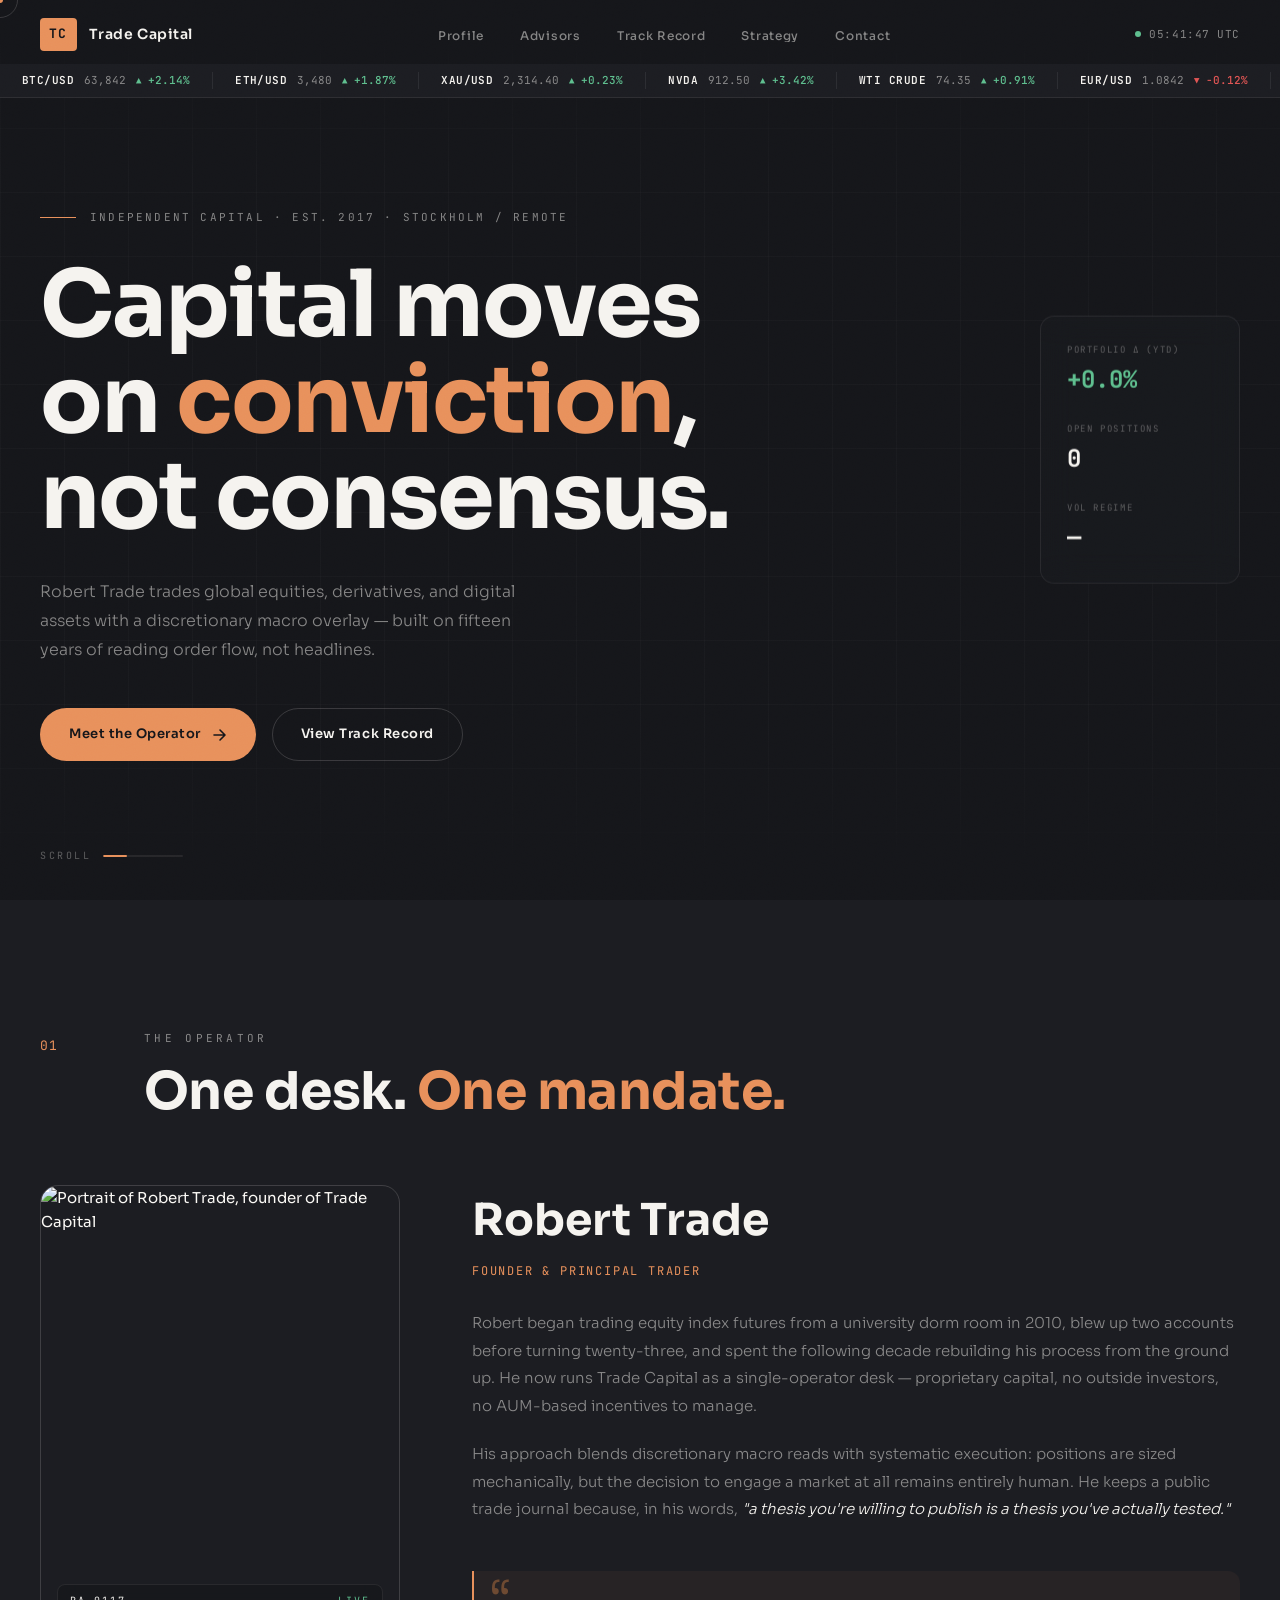
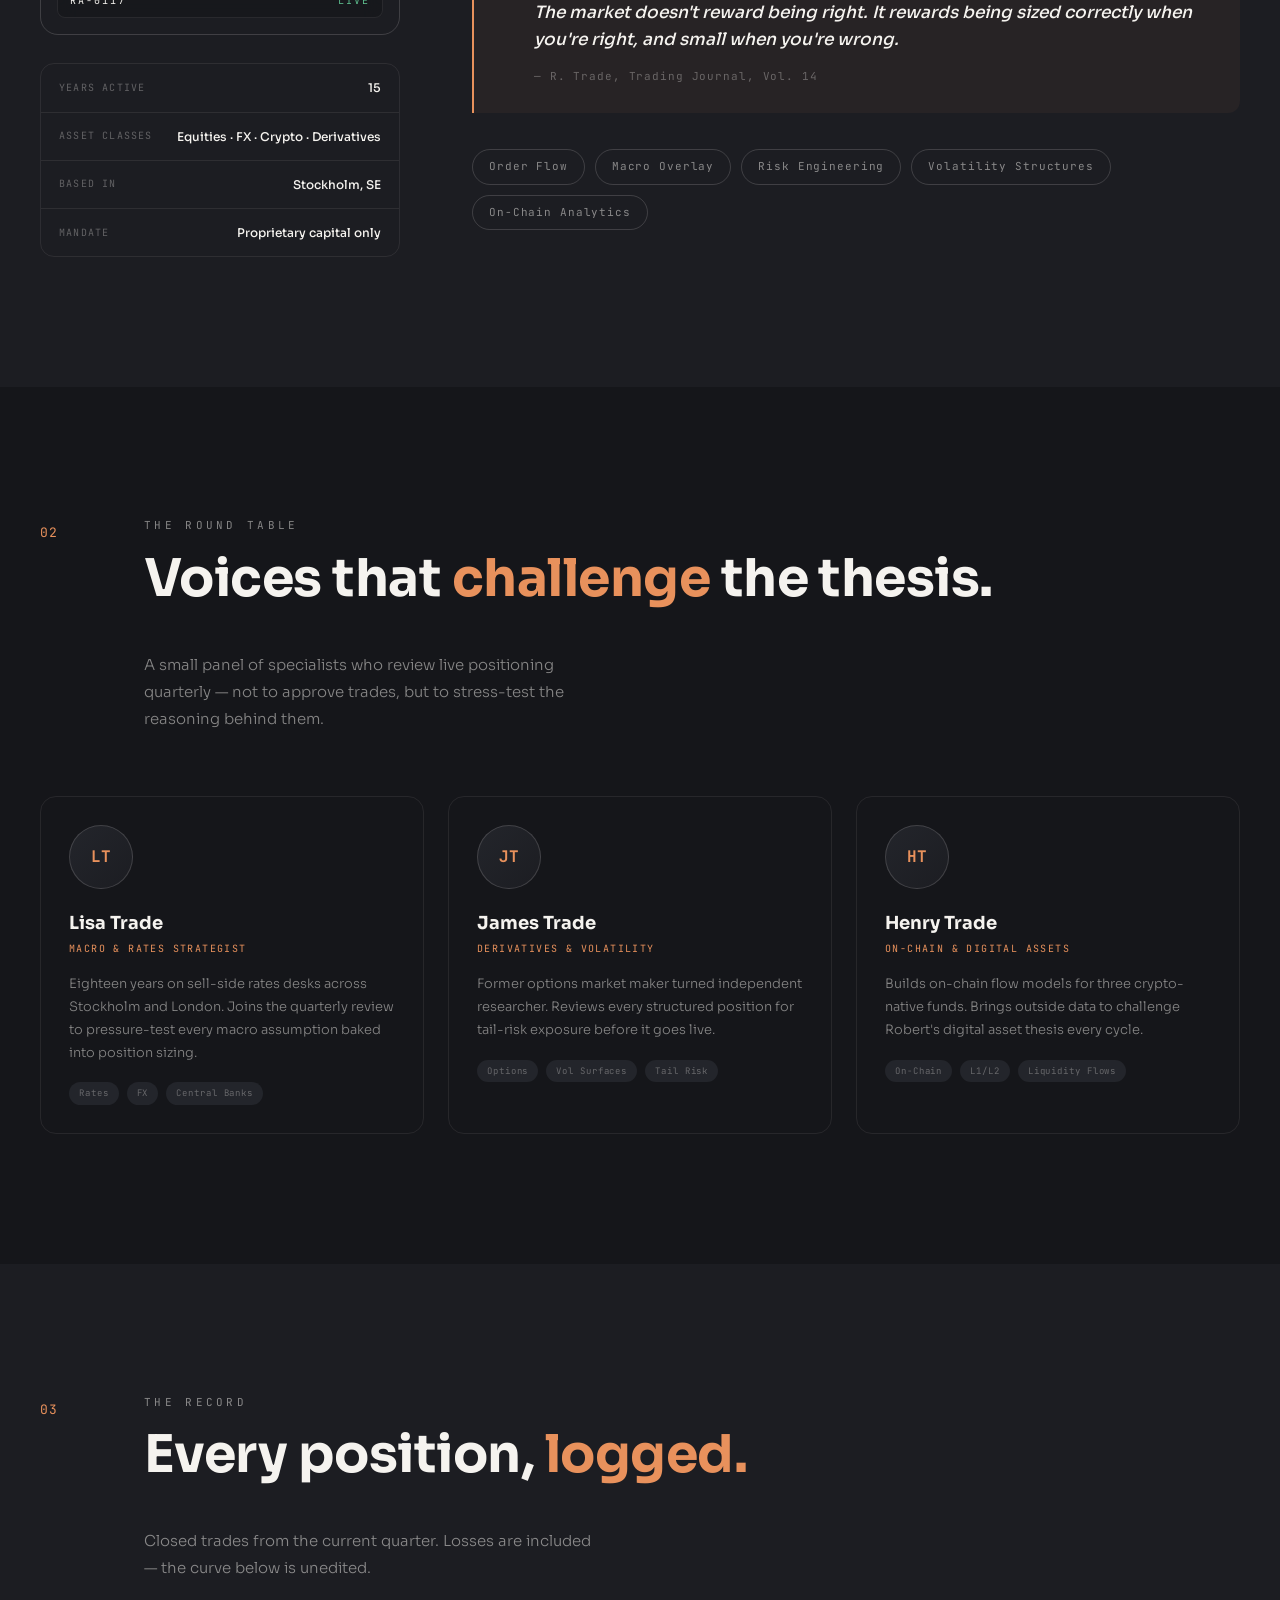
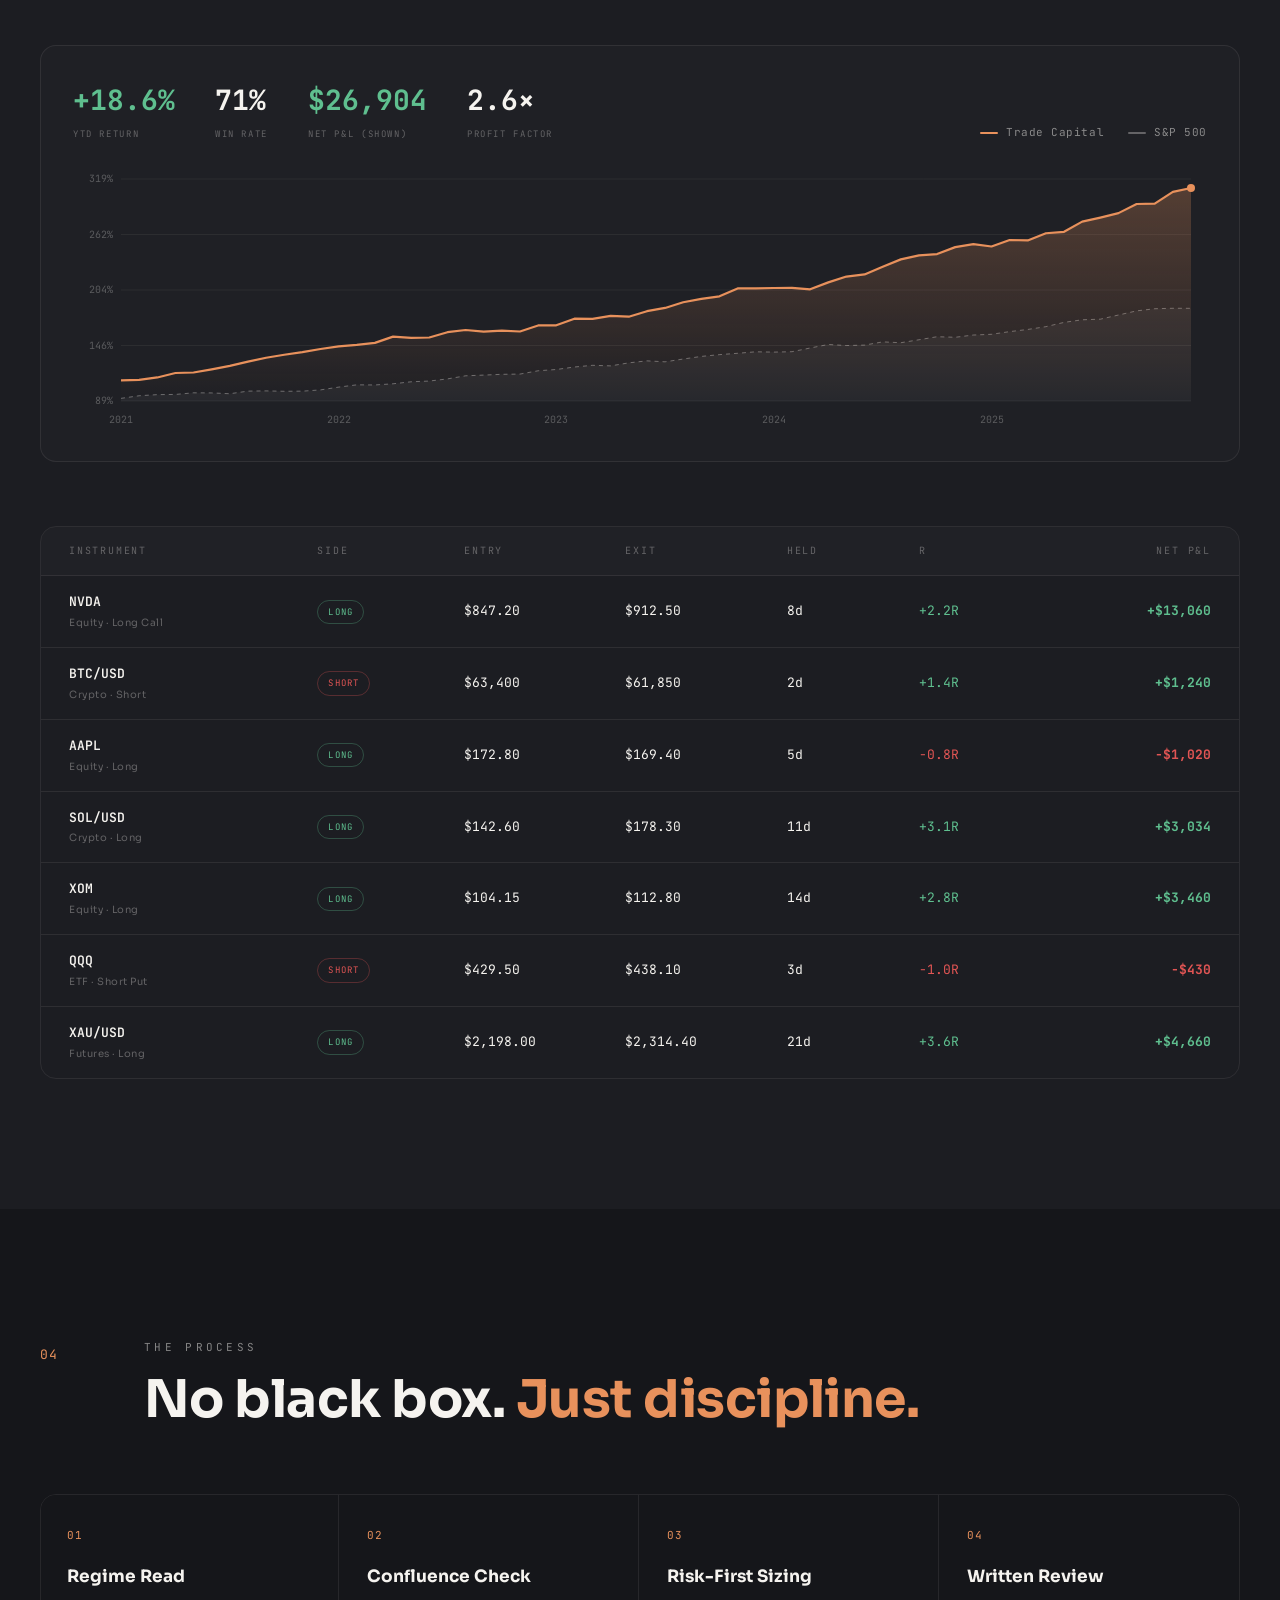
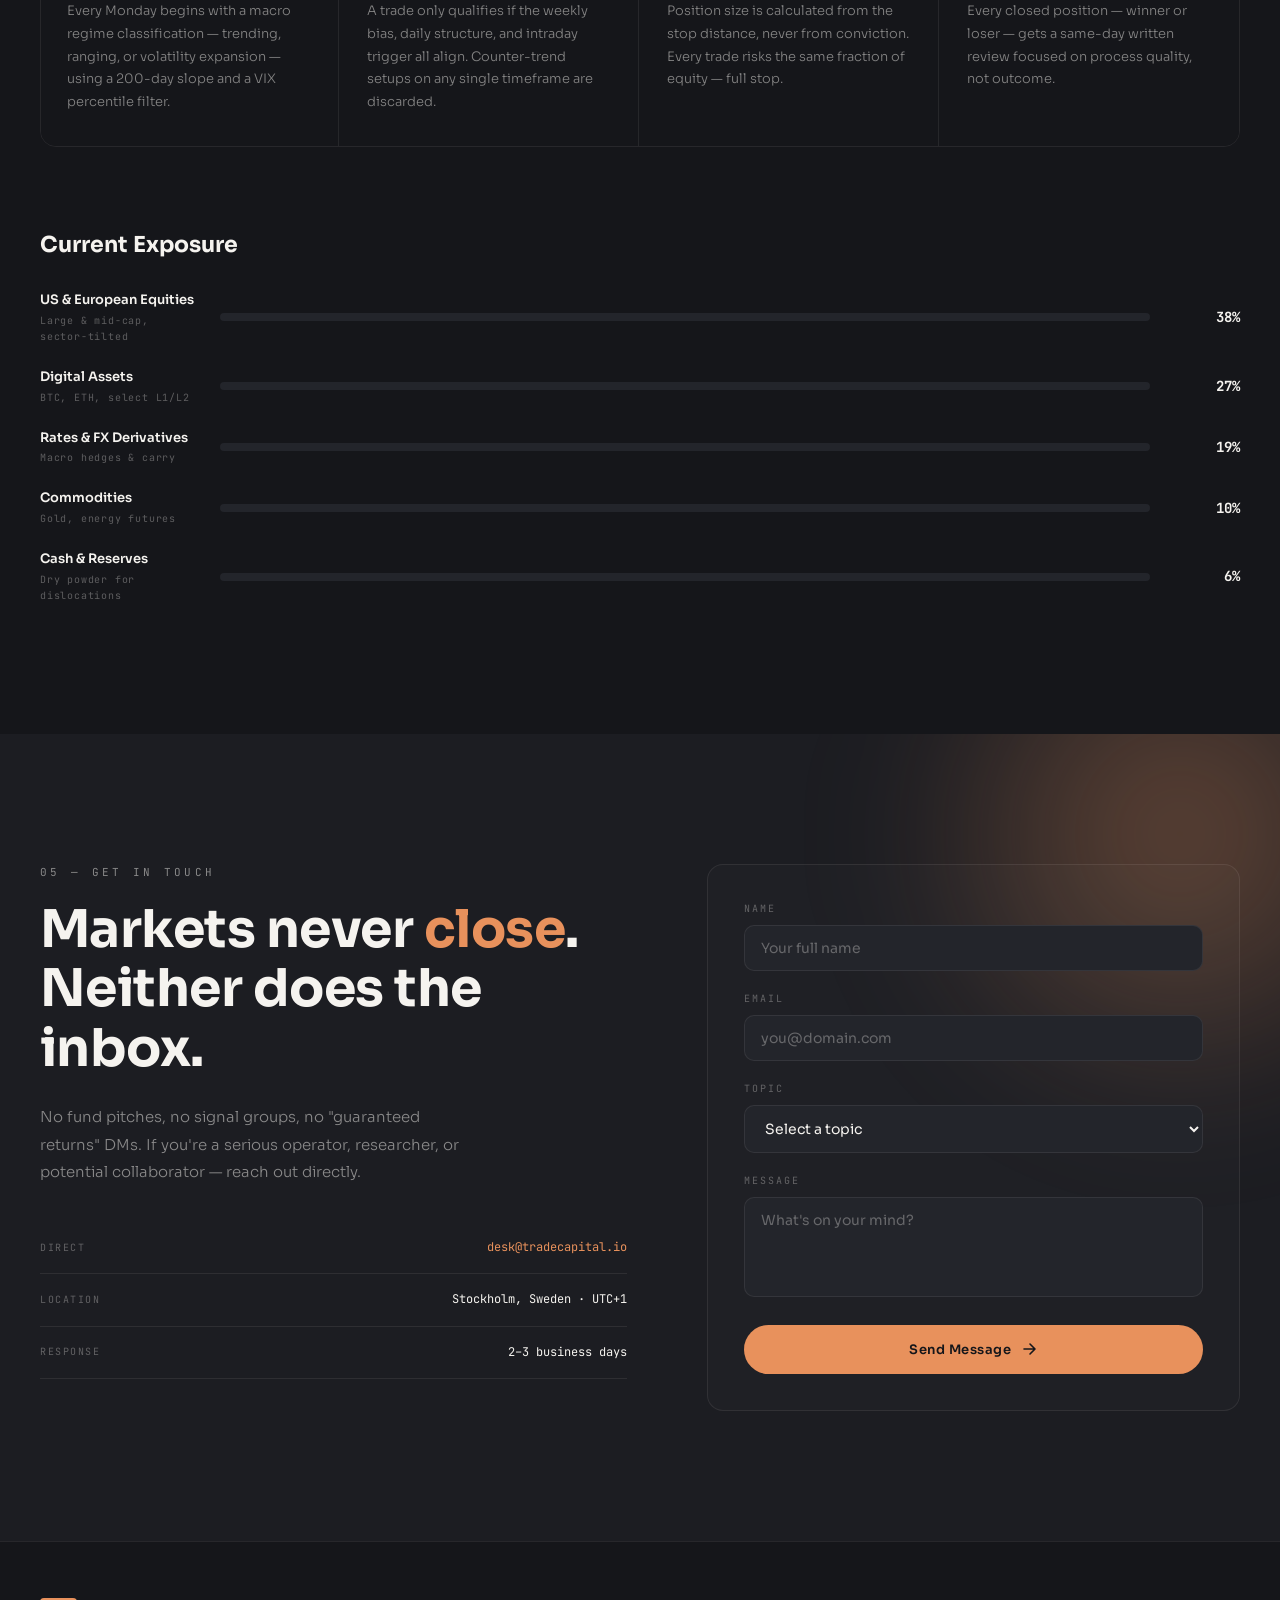
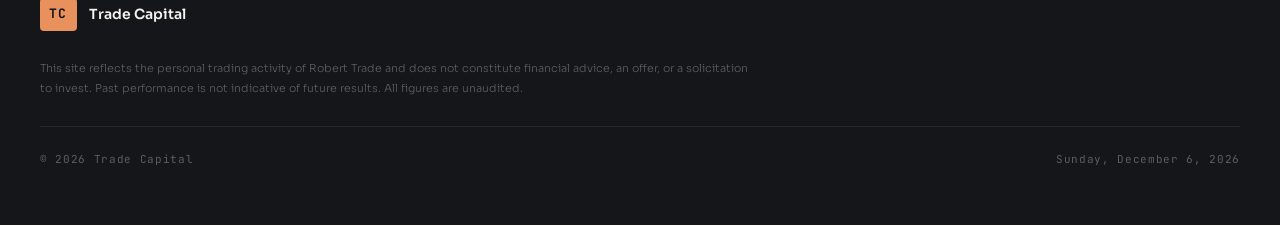
==== index.html @ e5388213 "Add files via upload" ====
<!DOCTYPE html>
<html lang="en">
<head>
  <meta charset="UTF-8" />
  <meta name="viewport" content="width=device-width, initial-scale=1.0" />
  <title>TRADE CAPITAL — Robert Trade, Independent Trader</title>
  <link rel="preconnect" href="https://fonts.googleapis.com" />
  <link rel="preconnect" href="https://fonts.gstatic.com" crossorigin />
  <link href="https://fonts.googleapis.com/css2?family=Sora:wght@300;400;500;600;700;800&family=JetBrains+Mono:wght@400;500;600;700&display=swap" rel="stylesheet" />
  <link rel="stylesheet" href="style.css" />
</head>
<body>

  <!-- NOISE OVERLAY -->
  <div class="noise-overlay"></div>

  <!-- PRELOADER -->
  <div class="preloader" id="preloader">
    <div class="pre-mark">AC</div>
    <div class="pre-bars">
      <span></span><span></span><span></span><span></span><span></span>
    </div>
    <div class="pre-text">CALIBRATING MARKET FEED</div>
  </div>

  <!-- CUSTOM CURSOR -->
  <div class="cursor-dot" id="cursorDot"></div>
  <div class="cursor-ring" id="cursorRing"></div>

  <!-- NAV -->
  <header class="nav" id="nav">
    <div class="nav-inner">
      <a href="#hero" class="nav-brand">
        <span class="nav-brand-mark">TC</span>
        <span class="nav-brand-text">Trade Capital</span>
      </a>

      <nav class="nav-links" id="navLinks">
        <a href="#profile" data-text="Profile"><span>Profile</span></a>
        <a href="#advisors" data-text="Advisors"><span>Advisors</span></a>
        <a href="#track" data-text="Track Record"><span>Track Record</span></a>
        <a href="#strategy" data-text="Strategy"><span>Strategy</span></a>
        <a href="#contact" data-text="Contact"><span>Contact</span></a>
      </nav>

      <div class="nav-right">
        <div class="nav-clock">
          <span class="dot-live"></span>
          <span id="navTime">--:--:-- UTC</span>
        </div>
        <button class="nav-toggle" id="navToggle" aria-label="Toggle menu">
          <span></span><span></span><span></span>
        </button>
      </div>
    </div>

    <!-- mobile drawer -->
    <div class="nav-drawer" id="navDrawer">
      <a href="#profile">01 — Profile</a>
      <a href="#advisors">02 — Advisors</a>
      <a href="#track">03 — Track Record</a>
      <a href="#strategy">04 — Strategy</a>
      <a href="#contact">05 — Contact</a>
    </div>
  </header>

  <!-- LIVE TICKER (top band) -->
  <div class="ticker-band" aria-hidden="true">
    <div class="ticker-row" id="tickerRow"></div>
  </div>

  <!-- HERO -->
  <section class="hero" id="hero">
    <div class="hero-canvas-wrap">
      <canvas id="heroCanvas"></canvas>
    </div>

    <div class="hero-grid-lines"></div>

    <div class="hero-content">
      <div class="hero-kicker">
        <span class="kicker-line"></span>
        <span>Independent Capital · Est. 2017 · Stockholm / Remote</span>
      </div>

      <h1 class="hero-title">
        <span class="line" data-line="1">Capital moves</span>
        <span class="line" data-line="2">on <em>conviction</em>,</span>
        <span class="line" data-line="3">not consensus.</span>
      </h1>

      <p class="hero-sub">
        Robert Trade trades global equities, derivatives, and digital assets
        with a discretionary macro overlay — built on fifteen years of reading
        order flow, not headlines.
      </p>

      <div class="hero-cta-row">
        <a href="#profile" class="btn btn-primary">
          <span>Meet the Operator</span>
          <svg width="16" height="16" viewBox="0 0 16 16" fill="none"><path d="M3 8h10M9 3l5 5-5 5" stroke="currentColor" stroke-width="1.6" stroke-linecap="round" stroke-linejoin="round"/></svg>
        </a>
        <a href="#track" class="btn btn-ghost">
          <span>View Track Record</span>
        </a>
      </div>
    </div>

    <div class="hero-readout">
      <div class="readout-item">
        <span class="ro-label">Portfolio Δ (YTD)</span>
        <span class="ro-value pos" id="roYtd">+0.0%</span>
      </div>
      <div class="readout-item">
        <span class="ro-label">Open Positions</span>
        <span class="ro-value" id="roOpen">0</span>
      </div>
      <div class="readout-item">
        <span class="ro-label">Vol Regime</span>
        <span class="ro-value" id="roVol">—</span>
      </div>
    </div>

    <div class="hero-scroll">
      <span>Scroll</span>
      <div class="scroll-track"><div class="scroll-bead"></div></div>
    </div>
  </section>

  <!-- OWNER PROFILE -->
  <section class="profile" id="profile">
    <div class="section-head">
      <span class="section-num">01</span>
      <div class="section-head-text">
        <span class="section-eyebrow">The Operator</span>
        <h2 class="section-title">One desk. <em>One mandate.</em></h2>
      </div>
    </div>

    <div class="profile-grid">
      <div class="profile-media">
        <div class="profile-photo-frame">
          <img src="https://placehold.co/640x800/1c1d22/e8915c?text=R.T." alt="Portrait of Robert Trade, founder of Trade Capital" class="profile-photo" />
          <div class="profile-photo-tag">
            <span>RA-0117</span>
            <span>LIVE</span>
          </div>
        </div>
        <div class="profile-credentials">
          <div class="cred-row">
            <span class="cred-key">Years Active</span>
            <span class="cred-val">15</span>
          </div>
          <div class="cred-row">
            <span class="cred-key">Asset Classes</span>
            <span class="cred-val">Equities · FX · Crypto · Derivatives</span>
          </div>
          <div class="cred-row">
            <span class="cred-key">Based In</span>
            <span class="cred-val">Stockholm, SE</span>
          </div>
          <div class="cred-row">
            <span class="cred-key">Mandate</span>
            <span class="cred-val">Proprietary capital only</span>
          </div>
        </div>
      </div>

      <div class="profile-text">
        <h3 class="profile-name">Robert Trade</h3>
        <p class="profile-role">Founder &amp; Principal Trader</p>

        <p class="profile-bio">
          Robert began trading equity index futures from a university dorm room
          in 2010, blew up two accounts before turning twenty-three, and spent
          the following decade rebuilding his process from the ground up. He
          now runs Trade Capital as a single-operator desk — proprietary
          capital, no outside investors, no AUM-based incentives to manage.
        </p>

        <p class="profile-bio">
          His approach blends discretionary macro reads with systematic
          execution: positions are sized mechanically, but the decision to
          engage a market at all remains entirely human. He keeps a public
          trade journal because, in his words, <em>"a thesis you're willing
          to publish is a thesis you've actually tested."</em>
        </p>

        <div class="profile-quote">
          <span class="quote-mark">“</span>
          <p>
            The market doesn't reward being right. It rewards being
            sized correctly when you're right, and small when you're wrong.
          </p>
          <span class="quote-attr">— R. Trade, Trading Journal, Vol. 14</span>
        </div>

        <div class="profile-tags">
          <span class="ptag">Order Flow</span>
          <span class="ptag">Macro Overlay</span>
          <span class="ptag">Risk Engineering</span>
          <span class="ptag">Volatility Structures</span>
          <span class="ptag">On-Chain Analytics</span>
        </div>
      </div>
    </div>
  </section>

  <!-- ADVISORS -->
  <section class="advisors" id="advisors">
    <div class="section-head">
      <span class="section-num">02</span>
      <div class="section-head-text">
        <span class="section-eyebrow">The Round Table</span>
        <h2 class="section-title">Voices that <em>challenge</em> the thesis.</h2>
      </div>
      <p class="section-desc">
        A small panel of specialists who review live positioning quarterly —
        not to approve trades, but to stress-test the reasoning behind them.
      </p>
    </div>

    <div class="advisors-grid" id="advisorsGrid"></div>
  </section>

  <!-- TRACK RECORD -->
  <section class="track" id="track">
    <div class="section-head">
      <span class="section-num">03</span>
      <div class="section-head-text">
        <span class="section-eyebrow">The Record</span>
        <h2 class="section-title">Every position, <em>logged.</em></h2>
      </div>
      <p class="section-desc">
        Closed trades from the current quarter. Losses are included —
        the curve below is unedited.
      </p>
    </div>

    <!-- Equity curve -->
    <div class="equity-panel">
      <div class="equity-head">
        <div class="equity-stats" id="equityStats"></div>
        <div class="equity-legend">
          <span class="leg pos"><i></i>Trade Capital</span>
          <span class="leg bench"><i></i>S&amp;P 500</span>
        </div>
      </div>
      <canvas id="equityCanvas" height="260"></canvas>
    </div>

    <!-- Trade log -->
    <div class="trade-log">
      <div class="log-head">
        <span>Instrument</span>
        <span>Side</span>
        <span>Entry</span>
        <span>Exit</span>
        <span>Held</span>
        <span>R</span>
        <span class="al-right">Net P&amp;L</span>
      </div>
      <div class="log-body" id="logBody"></div>
    </div>
  </section>

  <!-- STRATEGY -->
  <section class="strategy" id="strategy">
    <div class="section-head">
      <span class="section-num">04</span>
      <div class="section-head-text">
        <span class="section-eyebrow">The Process</span>
        <h2 class="section-title">No black box. <em>Just discipline.</em></h2>
      </div>
    </div>

    <div class="strategy-grid" id="strategyGrid"></div>

    <!-- Allocation -->
    <div class="allocation">
      <h3 class="alloc-title">Current Exposure</h3>
      <div class="alloc-bars" id="allocBars"></div>
    </div>
  </section>

  <!-- CONTACT -->
  <section class="contact" id="contact">
    <div class="contact-bg-orb" id="contactOrb"></div>
    <div class="contact-grid">
      <div class="contact-left">
        <span class="section-eyebrow">05 — Get In Touch</span>
        <h2 class="section-title">Markets never <em>close</em>.<br/>Neither does the inbox.</h2>
        <p class="contact-copy">
          No fund pitches, no signal groups, no "guaranteed returns" DMs.
          If you're a serious operator, researcher, or potential collaborator —
          reach out directly.
        </p>

        <div class="contact-rows">
          <div class="contact-row">
            <span>Direct</span>
            <a href="mailto:desk@tradecapital.io">desk@tradecapital.io</a>
          </div>
          <div class="contact-row">
            <span>Location</span>
            <span>Stockholm, Sweden · UTC+1</span>
          </div>
          <div class="contact-row">
            <span>Response</span>
            <span>2–3 business days</span>
          </div>
        </div>
      </div>

      <form class="contact-form" id="contactForm" onsubmit="return false;">
        <div class="field">
          <label for="cf-name">Name</label>
          <input id="cf-name" type="text" placeholder="Your full name" />
        </div>
        <div class="field">
          <label for="cf-email">Email</label>
          <input id="cf-email" type="email" placeholder="you@domain.com" />
        </div>
        <div class="field">
          <label for="cf-topic">Topic</label>
          <select id="cf-topic">
            <option value="" disabled selected>Select a topic</option>
            <option>Market discussion</option>
            <option>Collaboration / advisory</option>
            <option>Press / research</option>
            <option>Other</option>
          </select>
        </div>
        <div class="field">
          <label for="cf-msg">Message</label>
          <textarea id="cf-msg" rows="4" placeholder="What's on your mind?"></textarea>
        </div>
        <button type="submit" class="btn btn-primary submit-btn">
          <span>Send Message</span>
          <svg width="16" height="16" viewBox="0 0 16 16" fill="none"><path d="M3 8h10M9 3l5 5-5 5" stroke="currentColor" stroke-width="1.6" stroke-linecap="round" stroke-linejoin="round"/></svg>
        </button>
      </form>
    </div>
  </section>

  <!-- FOOTER -->
  <footer class="footer">
    <div class="footer-inner">
      <div class="footer-brand">
        <span class="nav-brand-mark">TC</span>
        <span>Trade Capital</span>
      </div>
      <p class="footer-disclaimer">
        This site reflects the personal trading activity of Robert Trade and does not
        constitute financial advice, an offer, or a solicitation to invest. Past performance
        is not indicative of future results. All figures are unaudited.
      </p>
      <div class="footer-meta">
        <span>© <span id="footerYear"></span> Trade Capital</span>
        <span id="footerDate"></span>
      </div>
    </div>
  </footer>

  <!-- LIBS -->
  <script src="https://cdnjs.cloudflare.com/ajax/libs/three.js/r128/three.min.js"></script>
  <script src="https://cdnjs.cloudflare.com/ajax/libs/gsap/3.12.5/gsap.min.js"></script>
  <script src="https://cdnjs.cloudflare.com/ajax/libs/gsap/3.12.5/ScrollTrigger.min.js"></script>
  <script src="main.js"></script>
</body>
</html>
---- style.css ----
/* ============================================================
   ALSTRÖM CAPITAL — Stylesheet
   Trading-floor aesthetic: charcoal, copper, glass HUD
   ============================================================ */

/* ── TOKENS ── */
:root {
  --charcoal:     #15161A;
  --charcoal-2:   #1C1D22;
  --charcoal-3:   #23252B;
  --paper:        #F5F3EF;
  --copper:       #E8915C;
  --copper-dim:   #B5713F;
  --copper-glow:  rgba(232, 145, 92, 0.35);
  --teal:         #2D5A5A;
  --teal-bright:  #4FA8A8;
  --green:        #5FBF8F;
  --red:          #E15554;
  --line:         rgba(245, 243, 239, 0.08);
  --line-strong:  rgba(245, 243, 239, 0.16);
  --text-dim:     rgba(245, 243, 239, 0.5);
  --text-dimmer:  rgba(245, 243, 239, 0.32);

  --ff-display: 'Sora', sans-serif;
  --ff-mono:    'JetBrains Mono', monospace;

  --ease: cubic-bezier(0.22, 1, 0.36, 1);
}

/* ── RESET ── */
*, *::before, *::after { box-sizing: border-box; margin: 0; padding: 0; }
html { scroll-behavior: smooth; }
body {
  background: var(--charcoal);
  color: var(--paper);
  font-family: var(--ff-display);
  font-size: 15px;
  line-height: 1.6;
  overflow-x: hidden;
  cursor: none;
}
a { color: inherit; text-decoration: none; }
em { font-style: normal; color: var(--copper); }
img { display: block; max-width: 100%; }
button { cursor: none; font-family: inherit; }
input, textarea, select { font-family: var(--ff-display); font-size: 14px; color: var(--paper); }

/* ── NOISE OVERLAY ── */
.noise-overlay {
  position: fixed; inset: 0;
  pointer-events: none;
  z-index: 9990;
  opacity: 0.035;
  mix-blend-mode: overlay;
  background-image: url("data:image/svg+xml,%3Csvg xmlns='http://www.w3.org/2000/svg' width='100' height='100' viewBox='0 0 100 100'%3E%3Cfilter id='n'%3E%3CfeTurbulence type='fractalNoise' baseFrequency='0.9' numOctaves='3' stitchTiles='stitch'/%3E%3C/filter%3E%3Crect width='100%25' height='100%25' filter='url(%23n)'/%3E%3C/svg%3E");
}

/* ── CURSOR ── */
.cursor-dot, .cursor-ring { position: fixed; pointer-events: none; z-index: 9999; transform: translate(-50%, -50%); }
.cursor-dot {
  width: 6px; height: 6px;
  background: var(--copper);
  border-radius: 50%;
  transition: transform .15s, background .2s;
}
.cursor-ring {
  width: 36px; height: 36px;
  border: 1px solid var(--line-strong);
  border-radius: 50%;
  transition: width .25s var(--ease), height .25s var(--ease), border-color .25s;
}
.cursor-ring.active { width: 64px; height: 64px; border-color: var(--copper); }
.cursor-dot.active { transform: translate(-50%, -50%) scale(0); }
@media (max-width: 860px) { .cursor-dot, .cursor-ring { display: none; } body { cursor: auto; } button, a { cursor: pointer; } }

/* ── PRELOADER ── */
.preloader {
  position: fixed; inset: 0;
  background: var(--charcoal);
  z-index: 9998;
  display: flex; flex-direction: column;
  align-items: center; justify-content: center;
  gap: 28px;
}
.pre-mark {
  font-family: var(--ff-mono);
  font-size: 13px;
  letter-spacing: .4em;
  color: var(--copper);
}
.pre-bars { display: flex; gap: 6px; height: 32px; align-items: flex-end; }
.pre-bars span {
  width: 4px;
  background: var(--copper);
  border-radius: 2px;
  animation: barPulse 1s ease-in-out infinite;
}
.pre-bars span:nth-child(1) { height: 12px; animation-delay: 0s; }
.pre-bars span:nth-child(2) { height: 24px; animation-delay: .1s; }
.pre-bars span:nth-child(3) { height: 32px; animation-delay: .2s; }
.pre-bars span:nth-child(4) { height: 18px; animation-delay: .3s; }
.pre-bars span:nth-child(5) { height: 28px; animation-delay: .4s; }
@keyframes barPulse { 0%, 100% { transform: scaleY(.4); opacity: .4; } 50% { transform: scaleY(1); opacity: 1; } }
.pre-text {
  font-family: var(--ff-mono);
  font-size: 10px;
  letter-spacing: .3em;
  color: var(--text-dimmer);
}

/* ── NAV ── */
.nav {
  position: fixed; top: 0; left: 0; right: 0;
  z-index: 900;
  padding: 18px 0;
  transition: padding .3s var(--ease), background .3s var(--ease), border-color .3s;
  border-bottom: 1px solid transparent;
}
.nav.scrolled {
  padding: 12px 0;
  background: rgba(21, 22, 26, 0.78);
  backdrop-filter: blur(14px) saturate(140%);
  border-bottom-color: var(--line);
}
.nav-inner {
  max-width: 1320px;
  margin: 0 auto;
  padding: 0 40px;
  display: flex;
  align-items: center;
  justify-content: space-between;
}
.nav-brand { display: flex; align-items: center; gap: 12px; }
.nav-brand-mark {
  font-family: var(--ff-mono);
  font-size: 13px;
  font-weight: 700;
  letter-spacing: .1em;
  color: var(--charcoal);
  background: var(--copper);
  padding: 6px 9px;
  border-radius: 4px;
}
.nav-brand-text {
  font-size: 14px;
  font-weight: 600;
  letter-spacing: .04em;
}

.nav-links { display: flex; gap: 36px; }
.nav-links a {
  position: relative;
  font-size: 12px;
  font-weight: 500;
  letter-spacing: .06em;
  color: var(--text-dim);
  overflow: hidden;
  height: 16px;
  display: block;
}
.nav-links a span {
  display: block;
  transition: transform .4s var(--ease);
}
.nav-links a::after {
  content: attr(data-text);
  position: absolute;
  top: 100%; left: 0;
  color: var(--copper);
  transition: transform .4s var(--ease);
}
.nav-links a:hover span { transform: translateY(-100%); }
.nav-links a:hover::after { transform: translateY(-100%); }

.nav-right { display: flex; align-items: center; gap: 24px; }
.nav-clock {
  display: flex; align-items: center; gap: 8px;
  font-family: var(--ff-mono);
  font-size: 11px;
  color: var(--text-dim);
  letter-spacing: .05em;
}
.dot-live {
  width: 6px; height: 6px; border-radius: 50%;
  background: var(--green);
  box-shadow: 0 0 0 0 rgba(95,191,143,.6);
  animation: livePulse 2s infinite;
}
@keyframes livePulse {
  0% { box-shadow: 0 0 0 0 rgba(95,191,143,.5); }
  70% { box-shadow: 0 0 0 6px rgba(95,191,143,0); }
  100% { box-shadow: 0 0 0 0 rgba(95,191,143,0); }
}

.nav-toggle {
  display: none;
  flex-direction: column;
  gap: 5px;
  background: none; border: none;
  width: 24px;
}
.nav-toggle span { display: block; height: 1.5px; background: var(--paper); border-radius: 1px; transition: transform .3s var(--ease), opacity .3s; }
.nav-toggle.open span:nth-child(1) { transform: translateY(6.5px) rotate(45deg); }
.nav-toggle.open span:nth-child(2) { opacity: 0; }
.nav-toggle.open span:nth-child(3) { transform: translateY(-6.5px) rotate(-45deg); }

.nav-drawer {
  position: fixed;
  top: 0; right: 0;
  height: 100vh; width: min(78vw, 360px);
  background: var(--charcoal-2);
  border-left: 1px solid var(--line);
  display: flex; flex-direction: column;
  justify-content: center;
  gap: 28px;
  padding: 0 48px;
  transform: translateX(100%);
  transition: transform .45s var(--ease);
  z-index: 850;
}
.nav-drawer.open { transform: translateX(0); }
.nav-drawer a {
  font-family: var(--ff-mono);
  font-size: 13px;
  letter-spacing: .15em;
  color: var(--text-dim);
  transition: color .2s, padding-left .2s;
  padding-left: 0;
}
.nav-drawer a:hover { color: var(--copper); padding-left: 8px; }

/* ── TICKER BAND ── */
.ticker-band {
  position: fixed;
  top: 64px; left: 0; right: 0;
  z-index: 850;
  height: 34px;
  background: var(--charcoal-2);
  border-bottom: 1px solid var(--line);
  overflow: hidden;
  display: flex;
  align-items: center;
  transition: top .3s var(--ease);
}
.nav.scrolled ~ .ticker-band { top: 56px; }
.ticker-row {
  display: flex;
  white-space: nowrap;
  animation: tickerScroll 55s linear infinite;
}
@keyframes tickerScroll { to { transform: translateX(-50%); } }
.tick {
  display: inline-flex;
  align-items: center;
  gap: 10px;
  padding: 0 22px;
  border-right: 1px solid var(--line);
  font-family: var(--ff-mono);
  font-size: 11px;
}
.tick-sym { color: var(--paper); font-weight: 600; letter-spacing: .04em; }
.tick-price { color: var(--text-dim); }
.tick-chg { font-weight: 500; }
.tick-chg.up { color: var(--green); }
.tick-chg.dn { color: var(--red); }
.tick-arrow { font-size: 9px; }

/* ── HERO ── */
.hero {
  min-height: 100vh;
  position: relative;
  display: flex;
  flex-direction: column;
  justify-content: center;
  padding: 130px 40px 60px;
  overflow: hidden;
}
.hero-canvas-wrap {
  position: absolute;
  top: 0; right: 0;
  width: 60%; height: 100%;
  z-index: 0;
  opacity: .9;
}
#heroCanvas { width: 100%; height: 100%; display: block; }

.hero-grid-lines {
  position: absolute; inset: 0;
  background-image:
    linear-gradient(rgba(245,243,239,.025) 1px, transparent 1px),
    linear-gradient(90deg, rgba(245,243,239,.025) 1px, transparent 1px);
  background-size: 64px 64px;
  z-index: 0;
  pointer-events: none;
  mask-image: linear-gradient(to bottom, transparent, black 20%, black 80%, transparent);
}

.hero-content {
  position: relative;
  z-index: 2;
  max-width: 760px;
}
.hero-kicker {
  display: flex; align-items: center; gap: 14px;
  font-family: var(--ff-mono);
  font-size: 11px;
  letter-spacing: .2em;
  color: var(--text-dim);
  margin-bottom: 32px;
  text-transform: uppercase;
}
.kicker-line { width: 36px; height: 1px; background: var(--copper); }

.hero-title {
  font-family: var(--ff-display);
  font-weight: 700;
  font-size: clamp(48px, 7.2vw, 96px);
  line-height: 1.04;
  letter-spacing: -.02em;
  margin-bottom: 32px;
}
.hero-title .line { display: block; overflow: hidden; }
.hero-title .line > * { display: inline-block; }

.hero-sub {
  font-size: 16px;
  font-weight: 300;
  color: var(--text-dim);
  max-width: 480px;
  line-height: 1.8;
  margin-bottom: 44px;
}

.hero-cta-row { display: flex; gap: 16px; flex-wrap: wrap; }
.btn {
  display: inline-flex; align-items: center; gap: 10px;
  padding: 15px 28px;
  font-size: 13px; font-weight: 600;
  letter-spacing: .04em;
  border-radius: 999px;
  transition: background .25s var(--ease), color .25s var(--ease), border-color .25s, transform .25s var(--ease);
  border: 1px solid transparent;
}
.btn-primary {
  background: var(--copper);
  color: var(--charcoal);
}
.btn-primary:hover { background: var(--paper); transform: translateY(-2px); }
.btn-ghost {
  border-color: var(--line-strong);
  color: var(--paper);
}
.btn-ghost:hover { border-color: var(--copper); color: var(--copper); transform: translateY(-2px); }

/* Hero readout (HUD style) */
.hero-readout {
  position: absolute;
  right: 40px;
  top: 50%;
  transform: translateY(-50%);
  z-index: 2;
  display: flex;
  flex-direction: column;
  gap: 22px;
  padding: 26px;
  border: 1px solid var(--line);
  border-radius: 14px;
  background: rgba(28, 29, 34, 0.45);
  backdrop-filter: blur(16px);
  min-width: 200px;
}
.readout-item { display: flex; flex-direction: column; gap: 4px; }
.ro-label { font-family: var(--ff-mono); font-size: 9px; letter-spacing: .18em; color: var(--text-dimmer); text-transform: uppercase; }
.ro-value { font-family: var(--ff-mono); font-size: 24px; font-weight: 700; }
.ro-value.pos { color: var(--green); }

.hero-scroll {
  position: absolute;
  bottom: 36px; left: 40px;
  z-index: 2;
  display: flex; align-items: center; gap: 12px;
  font-family: var(--ff-mono);
  font-size: 10px;
  letter-spacing: .25em;
  color: var(--text-dimmer);
  text-transform: uppercase;
}
.scroll-track { width: 80px; height: 2px; background: var(--line); border-radius: 1px; overflow: hidden; }
.scroll-bead { width: 24px; height: 100%; background: var(--copper); border-radius: 1px; animation: scrollBead 2.4s ease-in-out infinite; }
@keyframes scrollBead { 0% { transform: translateX(-30px); } 50% { transform: translateX(86px); } 100% { transform: translateX(-30px); } }

/* ── SECTION SHARED ── */
section { padding: 130px 40px; position: relative; }
.section-head {
  max-width: 1240px;
  margin: 0 auto 64px;
  display: grid;
  grid-template-columns: 80px 1fr;
  gap: 24px;
  align-items: start;
}
.section-num {
  font-family: var(--ff-mono);
  font-size: 13px;
  color: var(--copper);
  letter-spacing: .1em;
  padding-top: 6px;
}
.section-eyebrow {
  display: block;
  font-family: var(--ff-mono);
  font-size: 11px;
  letter-spacing: .3em;
  text-transform: uppercase;
  color: var(--text-dim);
  margin-bottom: 14px;
}
.section-title {
  font-size: clamp(32px, 4.2vw, 52px);
  font-weight: 700;
  line-height: 1.15;
  letter-spacing: -.01em;
}
.section-desc {
  grid-column: 2;
  font-size: 15px;
  color: var(--text-dim);
  max-width: 460px;
  font-weight: 300;
  line-height: 1.8;
  margin-top: 18px;
}

/* ── PROFILE ── */
.profile { background: var(--charcoal-2); }
.profile-grid {
  max-width: 1240px;
  margin: 0 auto;
  display: grid;
  grid-template-columns: 360px 1fr;
  gap: 72px;
}
.profile-media { display: flex; flex-direction: column; gap: 28px; }
.profile-photo-frame {
  position: relative;
  border-radius: 18px;
  overflow: hidden;
  border: 1px solid var(--line-strong);
  aspect-ratio: 4 / 5;
}
.profile-photo { width: 100%; height: 100%; object-fit: cover; filter: grayscale(15%) contrast(1.05); }
.profile-photo-tag {
  position: absolute;
  bottom: 16px; left: 16px; right: 16px;
  display: flex; justify-content: space-between;
  font-family: var(--ff-mono);
  font-size: 10px;
  letter-spacing: .2em;
  padding: 8px 12px;
  background: rgba(21,22,26,.6);
  backdrop-filter: blur(10px);
  border-radius: 8px;
  border: 1px solid var(--line);
}
.profile-photo-tag span:last-child { color: var(--green); }

.profile-credentials {
  border: 1px solid var(--line);
  border-radius: 14px;
  overflow: hidden;
}
.cred-row {
  display: flex; justify-content: space-between; align-items: center;
  padding: 14px 18px;
  border-bottom: 1px solid var(--line);
  font-size: 12px;
}
.cred-row:last-child { border-bottom: none; }
.cred-key { color: var(--text-dimmer); font-family: var(--ff-mono); font-size: 10px; letter-spacing: .12em; text-transform: uppercase; }
.cred-val { font-weight: 500; text-align: right; }

.profile-text { display: flex; flex-direction: column; }
.profile-name { font-size: clamp(32px, 4vw, 44px); font-weight: 700; margin-bottom: 6px; }
.profile-role { font-family: var(--ff-mono); font-size: 12px; letter-spacing: .15em; color: var(--copper); text-transform: uppercase; margin-bottom: 28px; }
.profile-bio { font-size: 15px; color: var(--text-dim); font-weight: 300; line-height: 1.85; margin-bottom: 20px; }
.profile-bio em { font-style: italic; color: var(--paper); }

.profile-quote {
  margin: 28px 0;
  padding: 28px 32px;
  border-left: 2px solid var(--copper);
  background: rgba(232,145,92,.05);
  border-radius: 0 12px 12px 0;
  position: relative;
}
.quote-mark { font-family: var(--ff-display); font-size: 48px; color: var(--copper-dim); position: absolute; top: 4px; left: 16px; line-height: 1; opacity: .5; }
.profile-quote p { font-size: 17px; font-weight: 500; line-height: 1.6; padding-left: 28px; font-style: italic; }
.quote-attr { display: block; margin-top: 14px; padding-left: 28px; font-family: var(--ff-mono); font-size: 11px; color: var(--text-dimmer); letter-spacing: .08em; }

.profile-tags { display: flex; flex-wrap: wrap; gap: 10px; margin-top: 8px; }
.ptag {
  font-family: var(--ff-mono);
  font-size: 11px;
  letter-spacing: .08em;
  padding: 8px 16px;
  border: 1px solid var(--line-strong);
  border-radius: 999px;
  color: var(--text-dim);
  transition: border-color .2s, color .2s;
}
.ptag:hover { border-color: var(--copper); color: var(--copper); }

/* ── ADVISORS ── */
.advisors { background: var(--charcoal); }
.advisors-grid {
  max-width: 1240px;
  margin: 0 auto;
  display: grid;
  grid-template-columns: repeat(3, 1fr);
  gap: 24px;
}
.advisor-card {
  border: 1px solid var(--line);
  border-radius: 16px;
  padding: 28px;
  position: relative;
  overflow: hidden;
  transition: transform .35s var(--ease), border-color .35s;
  opacity: 0;
  transform: translateY(28px);
}
.advisor-card.visible { opacity: 1; transform: translateY(0); }
.advisor-card:hover { transform: translateY(-6px); border-color: var(--line-strong); }
.advisor-card::before {
  content: '';
  position: absolute; inset: 0;
  background: radial-gradient(circle at 100% 0%, var(--copper-glow), transparent 60%);
  opacity: 0;
  transition: opacity .35s;
}
.advisor-card:hover::before { opacity: .5; }

.advisor-avatar {
  width: 64px; height: 64px;
  border-radius: 50%;
  background: linear-gradient(135deg, var(--charcoal-3), var(--charcoal-2));
  border: 1px solid var(--line-strong);
  display: flex; align-items: center; justify-content: center;
  font-family: var(--ff-mono);
  font-size: 16px;
  font-weight: 700;
  color: var(--copper);
  margin-bottom: 20px;
  position: relative; z-index: 1;
}
.advisor-name { font-size: 18px; font-weight: 700; margin-bottom: 4px; position: relative; z-index: 1; }
.advisor-role { font-family: var(--ff-mono); font-size: 10px; letter-spacing: .14em; text-transform: uppercase; color: var(--copper); margin-bottom: 16px; position: relative; z-index: 1; }
.advisor-bio { font-size: 13px; color: var(--text-dim); line-height: 1.75; font-weight: 300; margin-bottom: 18px; position: relative; z-index: 1; }
.advisor-focus {
  display: flex; flex-wrap: wrap; gap: 8px;
  position: relative; z-index: 1;
}
.advisor-focus span {
  font-family: var(--ff-mono);
  font-size: 9px;
  letter-spacing: .1em;
  padding: 4px 10px;
  background: var(--charcoal-3);
  border-radius: 999px;
  color: var(--text-dimmer);
}

/* ── TRACK RECORD ── */
.track { background: var(--charcoal-2); }
.equity-panel {
  max-width: 1240px;
  margin: 0 auto 64px;
  border: 1px solid var(--line);
  border-radius: 16px;
  padding: 32px;
  background: rgba(245,243,239,.015);
}
.equity-head { display: flex; justify-content: space-between; align-items: flex-end; margin-bottom: 28px; flex-wrap: wrap; gap: 24px; }
.equity-stats { display: flex; gap: 40px; }
.eq-stat { display: flex; flex-direction: column; gap: 4px; }
.eq-stat .val { font-family: var(--ff-mono); font-size: 28px; font-weight: 700; }
.eq-stat .val.pos { color: var(--green); }
.eq-stat .val.neg { color: var(--red); }
.eq-stat .key { font-family: var(--ff-mono); font-size: 9px; letter-spacing: .18em; text-transform: uppercase; color: var(--text-dimmer); }
.equity-legend { display: flex; gap: 24px; }
.leg { display: flex; align-items: center; gap: 8px; font-family: var(--ff-mono); font-size: 11px; color: var(--text-dim); letter-spacing: .05em; }
.leg i { display: block; width: 18px; height: 2px; border-radius: 1px; background: var(--copper); }
.leg.bench i { background: var(--text-dimmer); }
#equityCanvas { width: 100%; display: block; }

.trade-log { max-width: 1240px; margin: 0 auto; border: 1px solid var(--line); border-radius: 16px; overflow: hidden; }
.log-head, .log-row {
  display: grid;
  grid-template-columns: 1.6fr .9fr 1fr 1fr .8fr .8fr 1.1fr;
  gap: 16px;
  padding: 16px 28px;
  align-items: center;
}
.log-head {
  font-family: var(--ff-mono);
  font-size: 10px;
  letter-spacing: .18em;
  text-transform: uppercase;
  color: var(--text-dimmer);
  border-bottom: 1px solid var(--line);
  background: rgba(245,243,239,.02);
}
.al-right { text-align: right; }
.log-row {
  border-bottom: 1px solid var(--line);
  font-family: var(--ff-mono);
  font-size: 13px;
  transition: background .15s;
}
.log-row:last-child { border-bottom: none; }
.log-row:hover { background: rgba(245,243,239,.025); }
.lr-name { font-weight: 600; }
.lr-name small { display: block; font-family: var(--ff-display); font-size: 10px; color: var(--text-dimmer); font-weight: 400; margin-top: 2px; letter-spacing: .05em; }
.lr-side { display: inline-block; font-size: 9px; letter-spacing: .12em; padding: 4px 10px; border-radius: 999px; border: 1px solid; }
.lr-side.L { color: var(--green); border-color: rgba(95,191,143,.3); }
.lr-side.S { color: var(--red); border-color: rgba(225,85,84,.3); }
.lr-pnl { font-weight: 700; text-align: right; }
.lr-pnl.pos { color: var(--green); }
.lr-pnl.neg { color: var(--red); }
.lr-r.pos { color: var(--green); }
.lr-r.neg { color: var(--red); }

/* ── STRATEGY ── */
.strategy { background: var(--charcoal); }
.strategy-grid {
  max-width: 1240px;
  margin: 0 auto 80px;
  display: grid;
  grid-template-columns: repeat(4, 1fr);
  gap: 2px;
  border: 1px solid var(--line);
  border-radius: 16px;
  overflow: hidden;
}
.strat-card {
  padding: 32px 26px;
  background: var(--charcoal);
  border-right: 1px solid var(--line);
  position: relative;
  opacity: 0;
  transform: translateY(20px);
  transition: opacity .5s var(--ease), transform .5s var(--ease);
}
.strat-card.visible { opacity: 1; transform: none; }
.strat-card:last-child { border-right: none; }
.strat-num { font-family: var(--ff-mono); font-size: 11px; color: var(--copper); letter-spacing: .1em; margin-bottom: 18px; display: block; }
.strat-title { font-size: 17px; font-weight: 700; margin-bottom: 10px; }
.strat-body { font-size: 13px; color: var(--text-dim); font-weight: 300; line-height: 1.75; }

.allocation { max-width: 1240px; margin: 0 auto; }
.alloc-title { font-size: 22px; font-weight: 700; margin-bottom: 28px; }
.alloc-bars { display: flex; flex-direction: column; gap: 22px; }
.alloc-row { display: grid; grid-template-columns: 160px 1fr 70px; gap: 20px; align-items: center; }
.alloc-name { font-size: 13px; font-weight: 600; }
.alloc-sub { display: block; font-family: var(--ff-mono); font-size: 10px; color: var(--text-dimmer); letter-spacing: .08em; margin-top: 2px; font-weight: 400; }
.alloc-track { height: 8px; background: var(--charcoal-3); border-radius: 999px; overflow: hidden; }
.alloc-fill { height: 100%; border-radius: 999px; background: var(--copper); width: 0; transition: width 1.4s var(--ease); }
.alloc-pct { font-family: var(--ff-mono); font-size: 14px; font-weight: 700; text-align: right; }

/* ── CONTACT ── */
.contact {
  background: var(--charcoal-2);
  overflow: hidden;
}
.contact-bg-orb {
  position: absolute;
  width: 600px; height: 600px;
  border-radius: 50%;
  background: radial-gradient(circle, var(--copper-glow), transparent 70%);
  top: -200px; right: -200px;
  filter: blur(60px);
  pointer-events: none;
}
.contact-grid {
  max-width: 1240px;
  margin: 0 auto;
  display: grid;
  grid-template-columns: 1.1fr 1fr;
  gap: 80px;
  position: relative;
  z-index: 1;
}
.contact-left .section-title { margin: 18px 0 24px; }
.contact-copy { font-size: 15px; color: var(--text-dim); font-weight: 300; line-height: 1.85; max-width: 440px; margin-bottom: 36px; }
.contact-rows { display: flex; flex-direction: column; }
.contact-row {
  display: flex; justify-content: space-between; align-items: center;
  padding: 16px 0;
  border-bottom: 1px solid var(--line);
  font-family: var(--ff-mono);
  font-size: 12px;
}
.contact-row span:first-child { color: var(--text-dimmer); letter-spacing: .15em; text-transform: uppercase; font-size: 10px; }
.contact-row a { color: var(--copper); }
.contact-row a:hover { text-decoration: underline; }

.contact-form {
  border: 1px solid var(--line);
  border-radius: 16px;
  padding: 36px;
  background: rgba(245,243,239,.015);
  display: flex; flex-direction: column; gap: 20px;
}
.field { display: flex; flex-direction: column; gap: 8px; }
.field label { font-family: var(--ff-mono); font-size: 10px; letter-spacing: .2em; text-transform: uppercase; color: var(--text-dimmer); }
.field input, .field textarea, .field select {
  background: var(--charcoal-3);
  border: 1px solid var(--line);
  border-radius: 10px;
  padding: 13px 16px;
  outline: none;
  transition: border-color .2s;
  resize: none;
}
.field select option { background: var(--charcoal-2); }
.field input:focus, .field textarea:focus, .field select:focus { border-color: var(--copper); }
.field input::placeholder, .field textarea::placeholder { color: var(--text-dimmer); }
.submit-btn { width: 100%; justify-content: center; margin-top: 8px; }

/* ── FOOTER ── */
.footer { background: var(--charcoal); border-top: 1px solid var(--line); padding: 56px 40px; }
.footer-inner { max-width: 1240px; margin: 0 auto; display: flex; flex-direction: column; gap: 28px; }
.footer-brand { display: flex; align-items: center; gap: 12px; font-weight: 600; font-size: 14px; }
.footer-disclaimer { font-size: 11px; color: var(--text-dimmer); line-height: 1.8; max-width: 720px; font-weight: 300; }
.footer-meta {
  display: flex; justify-content: space-between;
  font-family: var(--ff-mono); font-size: 11px; color: var(--text-dimmer);
  letter-spacing: .06em;
  border-top: 1px solid var(--line);
  padding-top: 24px;
}

/* ── REVEAL UTILITY ── */
.reveal { opacity: 0; transform: translateY(28px); transition: opacity .7s var(--ease), transform .7s var(--ease); }
.reveal.visible { opacity: 1; transform: none; }

/* ── RESPONSIVE ── */
@media (max-width: 1100px) {
  .hero-readout { display: none; }
  .hero-canvas-wrap { width: 100%; opacity: .35; }
  .profile-grid { grid-template-columns: 1fr; gap: 48px; }
  .profile-media { max-width: 380px; }
  .advisors-grid { grid-template-columns: 1fr 1fr; }
  .strategy-grid { grid-template-columns: 1fr 1fr; }
  .contact-grid { grid-template-columns: 1fr; gap: 48px; }
  .section-head { grid-template-columns: 1fr; gap: 12px; }
  .section-num { display: none; }
  .section-desc { grid-column: 1; }
}

@media (max-width: 768px) {
  .nav-links { display: none; }
  .nav-toggle { display: flex; }
  .nav-clock { display: none; }
  section { padding: 90px 22px; }
  .hero { padding: 130px 22px 80px; }
  .equity-head { flex-direction: column; align-items: flex-start; }
  .equity-stats { flex-wrap: wrap; gap: 24px; }
  .log-head { display: none; }
  .log-row {
    grid-template-columns: 1fr 1fr;
    grid-auto-rows: auto;
    row-gap: 8px;
    padding: 18px 20px;
  }
  .al-right { text-align: left; }
  .advisors-grid { grid-template-columns: 1fr; }
  .strategy-grid { grid-template-columns: 1fr; }
  .strat-card { border-right: none; border-bottom: 1px solid var(--line); }
  .strat-card:last-child { border-bottom: none; }
  .alloc-row { grid-template-columns: 1fr; gap: 8px; }
  .alloc-pct { text-align: left; }
  .ticker-band { top: 60px; }
  .hero-readout { display: flex; position: static; transform: none; margin-top: 36px; flex-direction: row; gap: 28px; width: fit-content; }
}
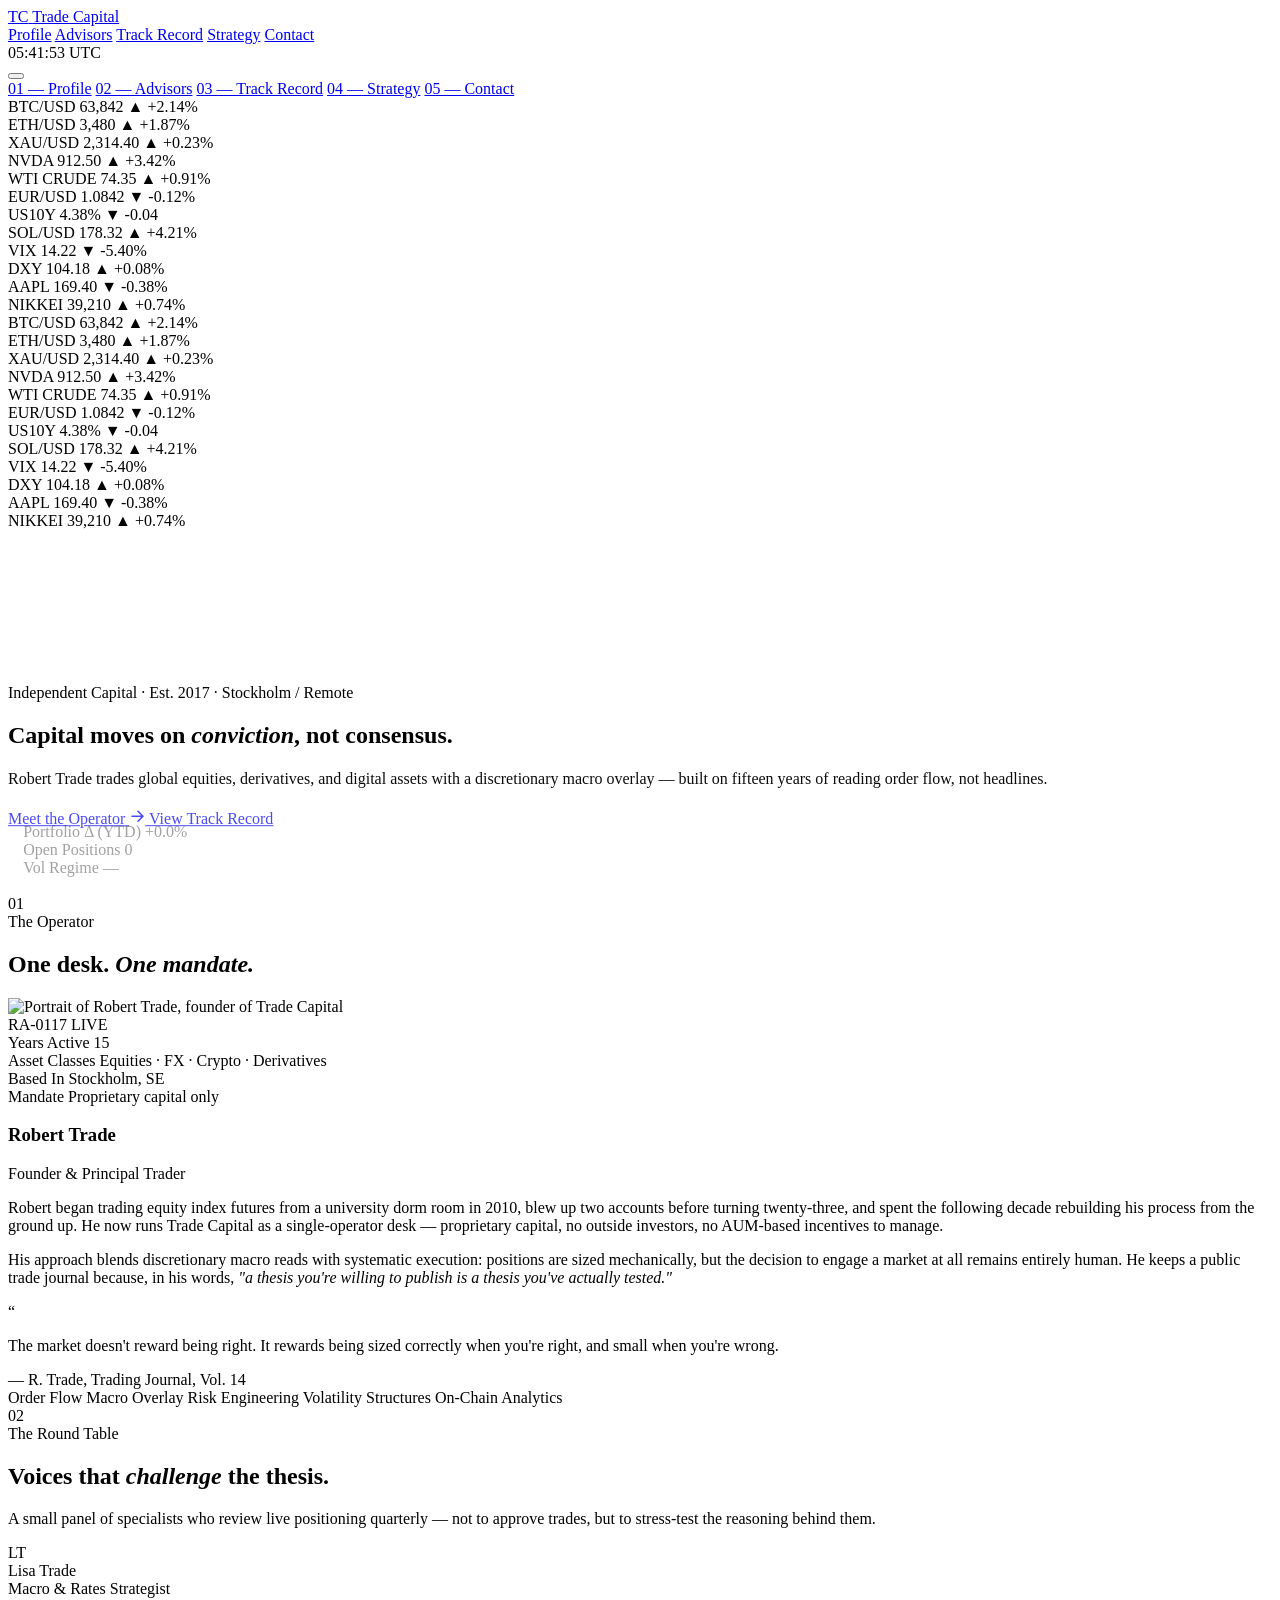
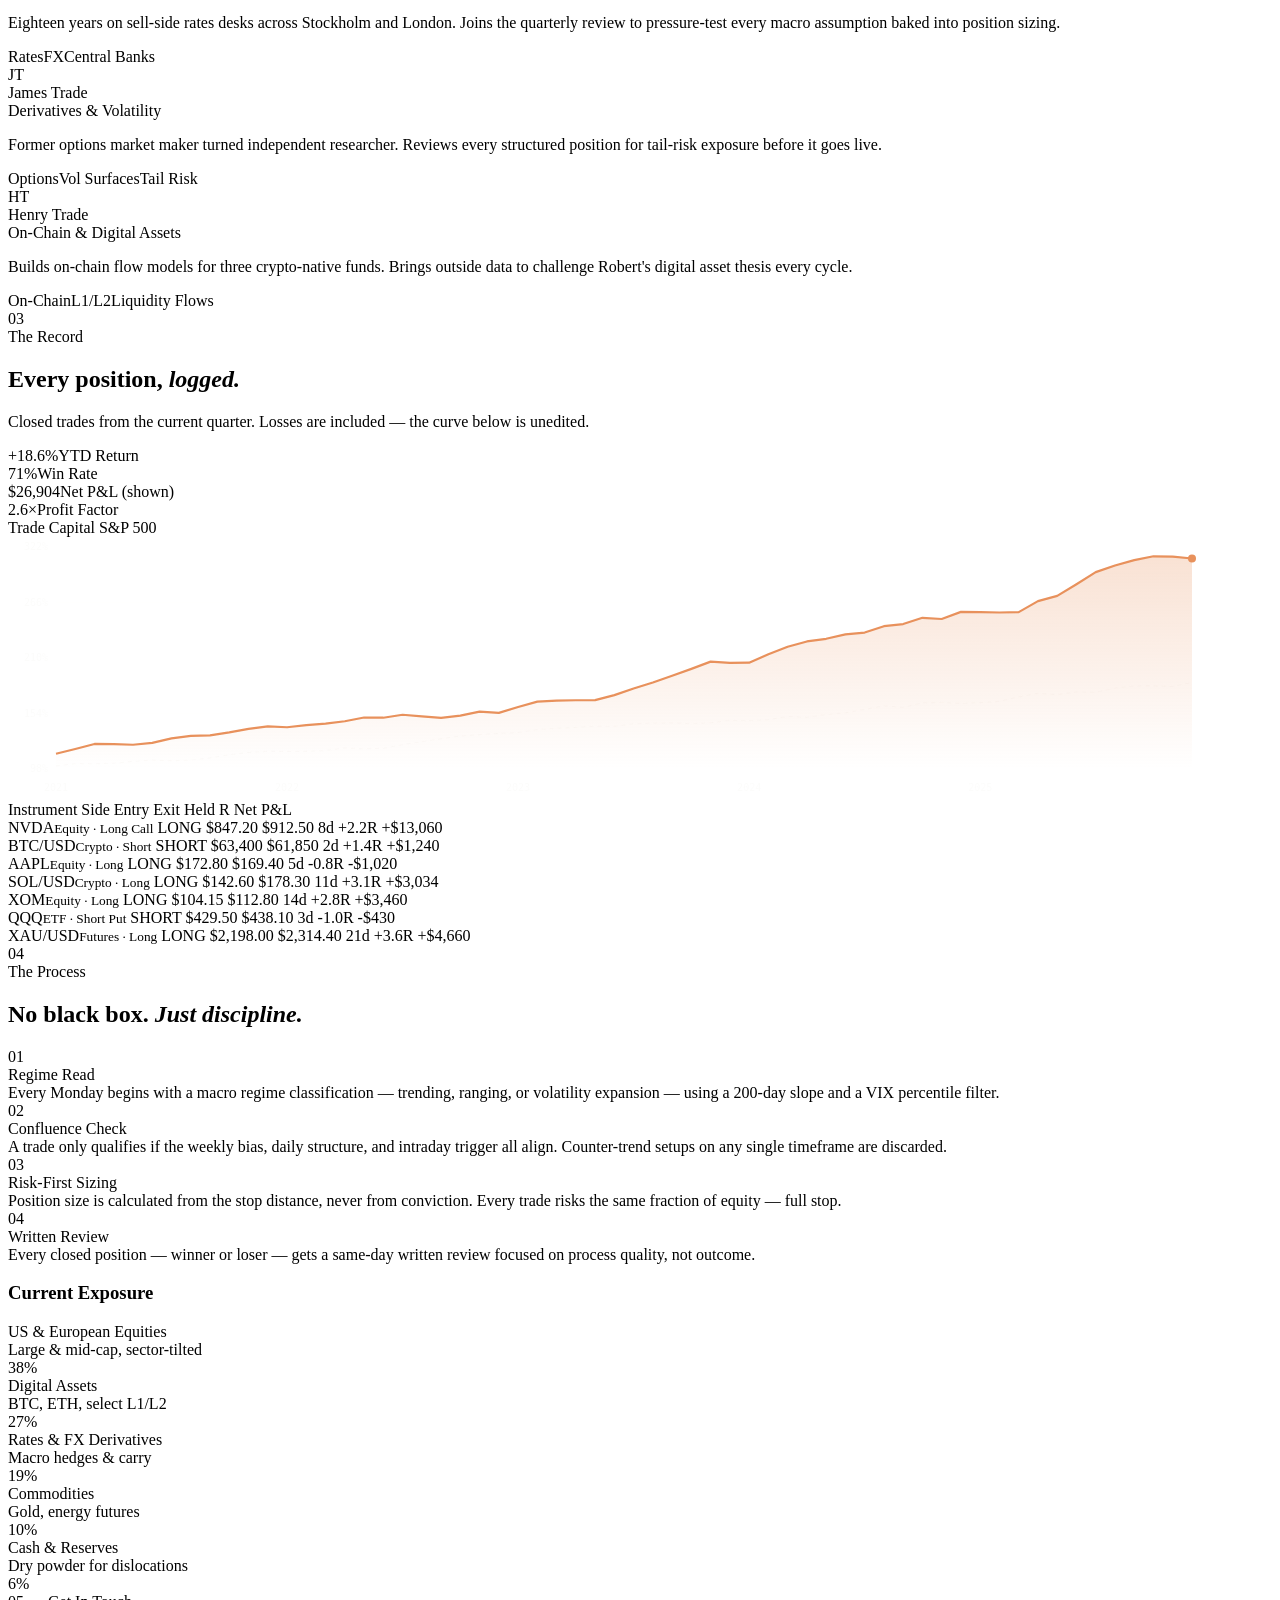
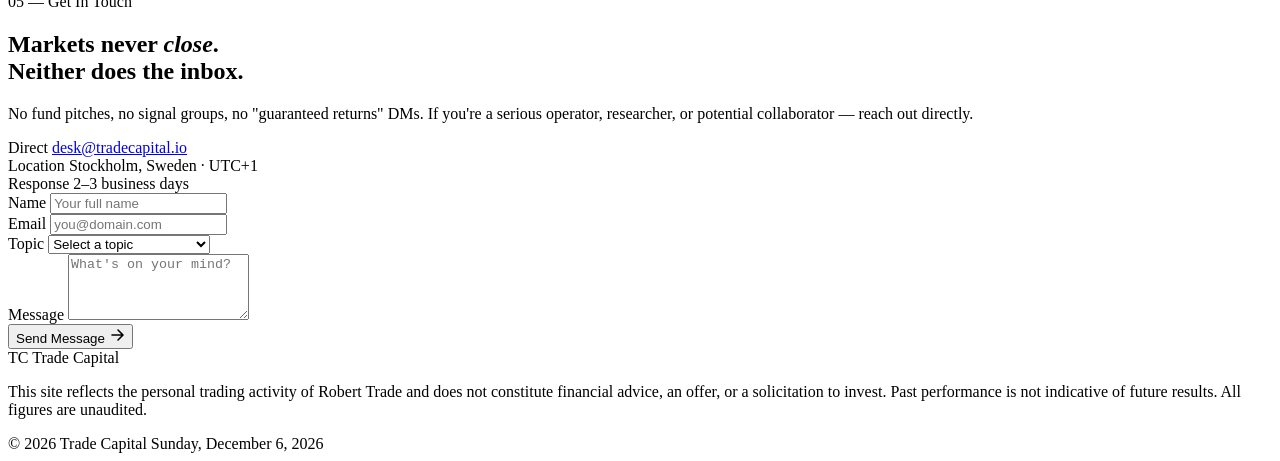
==== commit 5589e358: "Rename index.min.html to index.html" ====
--- a/index.html
+++ b/index.html
@@ -1,371 +1 @@
-<!DOCTYPE html>
-<html lang="en">
-<head>
-  <meta charset="UTF-8" />
-  <meta name="viewport" content="width=device-width, initial-scale=1.0" />
-  <title>TRADE CAPITAL — Robert Trade, Independent Trader</title>
-  <link rel="preconnect" href="https://fonts.googleapis.com" />
-  <link rel="preconnect" href="https://fonts.gstatic.com" crossorigin />
-  <link href="https://fonts.googleapis.com/css2?family=Sora:wght@300;400;500;600;700;800&family=JetBrains+Mono:wght@400;500;600;700&display=swap" rel="stylesheet" />
-  <link rel="stylesheet" href="style.css" />
-</head>
-<body>
-
-  <!-- NOISE OVERLAY -->
-  <div class="noise-overlay"></div>
-
-  <!-- PRELOADER -->
-  <div class="preloader" id="preloader">
-    <div class="pre-mark">AC</div>
-    <div class="pre-bars">
-      <span></span><span></span><span></span><span></span><span></span>
-    </div>
-    <div class="pre-text">CALIBRATING MARKET FEED</div>
-  </div>
-
-  <!-- CUSTOM CURSOR -->
-  <div class="cursor-dot" id="cursorDot"></div>
-  <div class="cursor-ring" id="cursorRing"></div>
-
-  <!-- NAV -->
-  <header class="nav" id="nav">
-    <div class="nav-inner">
-      <a href="#hero" class="nav-brand">
-        <span class="nav-brand-mark">TC</span>
-        <span class="nav-brand-text">Trade Capital</span>
-      </a>
-
-      <nav class="nav-links" id="navLinks">
-        <a href="#profile" data-text="Profile"><span>Profile</span></a>
-        <a href="#advisors" data-text="Advisors"><span>Advisors</span></a>
-        <a href="#track" data-text="Track Record"><span>Track Record</span></a>
-        <a href="#strategy" data-text="Strategy"><span>Strategy</span></a>
-        <a href="#contact" data-text="Contact"><span>Contact</span></a>
-      </nav>
-
-      <div class="nav-right">
-        <div class="nav-clock">
-          <span class="dot-live"></span>
-          <span id="navTime">--:--:-- UTC</span>
-        </div>
-        <button class="nav-toggle" id="navToggle" aria-label="Toggle menu">
-          <span></span><span></span><span></span>
-        </button>
-      </div>
-    </div>
-
-    <!-- mobile drawer -->
-    <div class="nav-drawer" id="navDrawer">
-      <a href="#profile">01 — Profile</a>
-      <a href="#advisors">02 — Advisors</a>
-      <a href="#track">03 — Track Record</a>
-      <a href="#strategy">04 — Strategy</a>
-      <a href="#contact">05 — Contact</a>
-    </div>
-  </header>
-
-  <!-- LIVE TICKER (top band) -->
-  <div class="ticker-band" aria-hidden="true">
-    <div class="ticker-row" id="tickerRow"></div>
-  </div>
-
-  <!-- HERO -->
-  <section class="hero" id="hero">
-    <div class="hero-canvas-wrap">
-      <canvas id="heroCanvas"></canvas>
-    </div>
-
-    <div class="hero-grid-lines"></div>
-
-    <div class="hero-content">
-      <div class="hero-kicker">
-        <span class="kicker-line"></span>
-        <span>Independent Capital · Est. 2017 · Stockholm / Remote</span>
-      </div>
-
-      <h1 class="hero-title">
-        <span class="line" data-line="1">Capital moves</span>
-        <span class="line" data-line="2">on <em>conviction</em>,</span>
-        <span class="line" data-line="3">not consensus.</span>
-      </h1>
-
-      <p class="hero-sub">
-        Robert Trade trades global equities, derivatives, and digital assets
-        with a discretionary macro overlay — built on fifteen years of reading
-        order flow, not headlines.
-      </p>
-
-      <div class="hero-cta-row">
-        <a href="#profile" class="btn btn-primary">
-          <span>Meet the Operator</span>
-          <svg width="16" height="16" viewBox="0 0 16 16" fill="none"><path d="M3 8h10M9 3l5 5-5 5" stroke="currentColor" stroke-width="1.6" stroke-linecap="round" stroke-linejoin="round"/></svg>
-        </a>
-        <a href="#track" class="btn btn-ghost">
-          <span>View Track Record</span>
-        </a>
-      </div>
-    </div>
-
-    <div class="hero-readout">
-      <div class="readout-item">
-        <span class="ro-label">Portfolio Δ (YTD)</span>
-        <span class="ro-value pos" id="roYtd">+0.0%</span>
-      </div>
-      <div class="readout-item">
-        <span class="ro-label">Open Positions</span>
-        <span class="ro-value" id="roOpen">0</span>
-      </div>
-      <div class="readout-item">
-        <span class="ro-label">Vol Regime</span>
-        <span class="ro-value" id="roVol">—</span>
-      </div>
-    </div>
-
-    <div class="hero-scroll">
-      <span>Scroll</span>
-      <div class="scroll-track"><div class="scroll-bead"></div></div>
-    </div>
-  </section>
-
-  <!-- OWNER PROFILE -->
-  <section class="profile" id="profile">
-    <div class="section-head">
-      <span class="section-num">01</span>
-      <div class="section-head-text">
-        <span class="section-eyebrow">The Operator</span>
-        <h2 class="section-title">One desk. <em>One mandate.</em></h2>
-      </div>
-    </div>
-
-    <div class="profile-grid">
-      <div class="profile-media">
-        <div class="profile-photo-frame">
-          <img src="https://placehold.co/640x800/1c1d22/e8915c?text=R.T." alt="Portrait of Robert Trade, founder of Trade Capital" class="profile-photo" />
-          <div class="profile-photo-tag">
-            <span>RA-0117</span>
-            <span>LIVE</span>
-          </div>
-        </div>
-        <div class="profile-credentials">
-          <div class="cred-row">
-            <span class="cred-key">Years Active</span>
-            <span class="cred-val">15</span>
-          </div>
-          <div class="cred-row">
-            <span class="cred-key">Asset Classes</span>
-            <span class="cred-val">Equities · FX · Crypto · Derivatives</span>
-          </div>
-          <div class="cred-row">
-            <span class="cred-key">Based In</span>
-            <span class="cred-val">Stockholm, SE</span>
-          </div>
-          <div class="cred-row">
-            <span class="cred-key">Mandate</span>
-            <span class="cred-val">Proprietary capital only</span>
-          </div>
-        </div>
-      </div>
-
-      <div class="profile-text">
-        <h3 class="profile-name">Robert Trade</h3>
-        <p class="profile-role">Founder &amp; Principal Trader</p>
-
-        <p class="profile-bio">
-          Robert began trading equity index futures from a university dorm room
-          in 2010, blew up two accounts before turning twenty-three, and spent
-          the following decade rebuilding his process from the ground up. He
-          now runs Trade Capital as a single-operator desk — proprietary
-          capital, no outside investors, no AUM-based incentives to manage.
-        </p>
-
-        <p class="profile-bio">
-          His approach blends discretionary macro reads with systematic
-          execution: positions are sized mechanically, but the decision to
-          engage a market at all remains entirely human. He keeps a public
-          trade journal because, in his words, <em>"a thesis you're willing
-          to publish is a thesis you've actually tested."</em>
-        </p>
-
-        <div class="profile-quote">
-          <span class="quote-mark">“</span>
-          <p>
-            The market doesn't reward being right. It rewards being
-            sized correctly when you're right, and small when you're wrong.
-          </p>
-          <span class="quote-attr">— R. Trade, Trading Journal, Vol. 14</span>
-        </div>
-
-        <div class="profile-tags">
-          <span class="ptag">Order Flow</span>
-          <span class="ptag">Macro Overlay</span>
-          <span class="ptag">Risk Engineering</span>
-          <span class="ptag">Volatility Structures</span>
-          <span class="ptag">On-Chain Analytics</span>
-        </div>
-      </div>
-    </div>
-  </section>
-
-  <!-- ADVISORS -->
-  <section class="advisors" id="advisors">
-    <div class="section-head">
-      <span class="section-num">02</span>
-      <div class="section-head-text">
-        <span class="section-eyebrow">The Round Table</span>
-        <h2 class="section-title">Voices that <em>challenge</em> the thesis.</h2>
-      </div>
-      <p class="section-desc">
-        A small panel of specialists who review live positioning quarterly —
-        not to approve trades, but to stress-test the reasoning behind them.
-      </p>
-    </div>
-
-    <div class="advisors-grid" id="advisorsGrid"></div>
-  </section>
-
-  <!-- TRACK RECORD -->
-  <section class="track" id="track">
-    <div class="section-head">
-      <span class="section-num">03</span>
-      <div class="section-head-text">
-        <span class="section-eyebrow">The Record</span>
-        <h2 class="section-title">Every position, <em>logged.</em></h2>
-      </div>
-      <p class="section-desc">
-        Closed trades from the current quarter. Losses are included —
-        the curve below is unedited.
-      </p>
-    </div>
-
-    <!-- Equity curve -->
-    <div class="equity-panel">
-      <div class="equity-head">
-        <div class="equity-stats" id="equityStats"></div>
-        <div class="equity-legend">
-          <span class="leg pos"><i></i>Trade Capital</span>
-          <span class="leg bench"><i></i>S&amp;P 500</span>
-        </div>
-      </div>
-      <canvas id="equityCanvas" height="260"></canvas>
-    </div>
-
-    <!-- Trade log -->
-    <div class="trade-log">
-      <div class="log-head">
-        <span>Instrument</span>
-        <span>Side</span>
-        <span>Entry</span>
-        <span>Exit</span>
-        <span>Held</span>
-        <span>R</span>
-        <span class="al-right">Net P&amp;L</span>
-      </div>
-      <div class="log-body" id="logBody"></div>
-    </div>
-  </section>
-
-  <!-- STRATEGY -->
-  <section class="strategy" id="strategy">
-    <div class="section-head">
-      <span class="section-num">04</span>
-      <div class="section-head-text">
-        <span class="section-eyebrow">The Process</span>
-        <h2 class="section-title">No black box. <em>Just discipline.</em></h2>
-      </div>
-    </div>
-
-    <div class="strategy-grid" id="strategyGrid"></div>
-
-    <!-- Allocation -->
-    <div class="allocation">
-      <h3 class="alloc-title">Current Exposure</h3>
-      <div class="alloc-bars" id="allocBars"></div>
-    </div>
-  </section>
-
-  <!-- CONTACT -->
-  <section class="contact" id="contact">
-    <div class="contact-bg-orb" id="contactOrb"></div>
-    <div class="contact-grid">
-      <div class="contact-left">
-        <span class="section-eyebrow">05 — Get In Touch</span>
-        <h2 class="section-title">Markets never <em>close</em>.<br/>Neither does the inbox.</h2>
-        <p class="contact-copy">
-          No fund pitches, no signal groups, no "guaranteed returns" DMs.
-          If you're a serious operator, researcher, or potential collaborator —
-          reach out directly.
-        </p>
-
-        <div class="contact-rows">
-          <div class="contact-row">
-            <span>Direct</span>
-            <a href="mailto:desk@tradecapital.io">desk@tradecapital.io</a>
-          </div>
-          <div class="contact-row">
-            <span>Location</span>
-            <span>Stockholm, Sweden · UTC+1</span>
-          </div>
-          <div class="contact-row">
-            <span>Response</span>
-            <span>2–3 business days</span>
-          </div>
-        </div>
-      </div>
-
-      <form class="contact-form" id="contactForm" onsubmit="return false;">
-        <div class="field">
-          <label for="cf-name">Name</label>
-          <input id="cf-name" type="text" placeholder="Your full name" />
-        </div>
-        <div class="field">
-          <label for="cf-email">Email</label>
-          <input id="cf-email" type="email" placeholder="you@domain.com" />
-        </div>
-        <div class="field">
-          <label for="cf-topic">Topic</label>
-          <select id="cf-topic">
-            <option value="" disabled selected>Select a topic</option>
-            <option>Market discussion</option>
-            <option>Collaboration / advisory</option>
-            <option>Press / research</option>
-            <option>Other</option>
-          </select>
-        </div>
-        <div class="field">
-          <label for="cf-msg">Message</label>
-          <textarea id="cf-msg" rows="4" placeholder="What's on your mind?"></textarea>
-        </div>
-        <button type="submit" class="btn btn-primary submit-btn">
-          <span>Send Message</span>
-          <svg width="16" height="16" viewBox="0 0 16 16" fill="none"><path d="M3 8h10M9 3l5 5-5 5" stroke="currentColor" stroke-width="1.6" stroke-linecap="round" stroke-linejoin="round"/></svg>
-        </button>
-      </form>
-    </div>
-  </section>
-
-  <!-- FOOTER -->
-  <footer class="footer">
-    <div class="footer-inner">
-      <div class="footer-brand">
-        <span class="nav-brand-mark">TC</span>
-        <span>Trade Capital</span>
-      </div>
-      <p class="footer-disclaimer">
-        This site reflects the personal trading activity of Robert Trade and does not
-        constitute financial advice, an offer, or a solicitation to invest. Past performance
-        is not indicative of future results. All figures are unaudited.
-      </p>
-      <div class="footer-meta">
-        <span>© <span id="footerYear"></span> Trade Capital</span>
-        <span id="footerDate"></span>
-      </div>
-    </div>
-  </footer>
-
-  <!-- LIBS -->
-  <script src="https://cdnjs.cloudflare.com/ajax/libs/three.js/r128/three.min.js"></script>
-  <script src="https://cdnjs.cloudflare.com/ajax/libs/gsap/3.12.5/gsap.min.js"></script>
-  <script src="https://cdnjs.cloudflare.com/ajax/libs/gsap/3.12.5/ScrollTrigger.min.js"></script>
-  <script src="main.js"></script>
-</body>
-</html>
+<!DOCTYPE html><html lang="en"><head><meta charset="UTF-8"><meta name="viewport" content="width=device-width,initial-scale=1"><title>TRADE CAPITAL — Robert Trade, Independent Trader</title><link rel="preconnect" href="https://fonts.googleapis.com"><link rel="preconnect" href="https://fonts.gstatic.com" crossorigin><link href="https://fonts.googleapis.com/css2?family=Sora:wght@300;400;500;600;700;800&family=JetBrains+Mono:wght@400;500;600;700&display=swap" rel="stylesheet"><link rel="stylesheet" href="style.css"></head><body><!-- NOISE OVERLAY --><div class="noise-overlay"></div><!-- PRELOADER --><div class="preloader" id="preloader"><div class="pre-mark">AC</div><div class="pre-bars"><span></span><span></span><span></span><span></span><span></span></div><div class="pre-text">CALIBRATING MARKET FEED</div></div><!-- CUSTOM CURSOR --><div class="cursor-dot" id="cursorDot"></div><div class="cursor-ring" id="cursorRing"></div><!-- NAV --><header class="nav" id="nav"><div class="nav-inner"><a href="#hero" class="nav-brand"><span class="nav-brand-mark">TC</span> <span class="nav-brand-text">Trade Capital</span></a><nav class="nav-links" id="navLinks"><a href="#profile" data-text="Profile"><span>Profile</span></a> <a href="#advisors" data-text="Advisors"><span>Advisors</span></a> <a href="#track" data-text="Track Record"><span>Track Record</span></a> <a href="#strategy" data-text="Strategy"><span>Strategy</span></a> <a href="#contact" data-text="Contact"><span>Contact</span></a></nav><div class="nav-right"><div class="nav-clock"><span class="dot-live"></span> <span id="navTime">--:--:-- UTC</span></div><button class="nav-toggle" id="navToggle" aria-label="Toggle menu"><span></span><span></span><span></span></button></div></div><!-- mobile drawer --><div class="nav-drawer" id="navDrawer"><a href="#profile">01 — Profile</a> <a href="#advisors">02 — Advisors</a> <a href="#track">03 — Track Record</a> <a href="#strategy">04 — Strategy</a> <a href="#contact">05 — Contact</a></div></header><!-- LIVE TICKER (top band) --><div class="ticker-band" aria-hidden="true"><div class="ticker-row" id="tickerRow"></div></div><!-- HERO --><section class="hero" id="hero"><div class="hero-canvas-wrap"><canvas id="heroCanvas"></canvas></div><div class="hero-grid-lines"></div><div class="hero-content"><div class="hero-kicker"><span class="kicker-line"></span> <span>Independent Capital · Est. 2017 · Stockholm / Remote</span></div><h1 class="hero-title"><span class="line" data-line="1">Capital moves</span> <span class="line" data-line="2">on <em>conviction</em>,</span> <span class="line" data-line="3">not consensus.</span></h1><p class="hero-sub">Robert Trade trades global equities, derivatives, and digital assets with a discretionary macro overlay — built on fifteen years of reading order flow, not headlines.</p><div class="hero-cta-row"><a href="#profile" class="btn btn-primary"><span>Meet the Operator</span> <svg width="16" height="16" viewBox="0 0 16 16" fill="none"><path d="M3 8h10M9 3l5 5-5 5" stroke="currentColor" stroke-width="1.6" stroke-linecap="round" stroke-linejoin="round"/></svg> </a><a href="#track" class="btn btn-ghost"><span>View Track Record</span></a></div></div><div class="hero-readout"><div class="readout-item"><span class="ro-label">Portfolio Δ (YTD)</span> <span class="ro-value pos" id="roYtd">+0.0%</span></div><div class="readout-item"><span class="ro-label">Open Positions</span> <span class="ro-value" id="roOpen">0</span></div><div class="readout-item"><span class="ro-label">Vol Regime</span> <span class="ro-value" id="roVol">—</span></div></div><div class="hero-scroll"><span>Scroll</span><div class="scroll-track"><div class="scroll-bead"></div></div></div></section><!-- OWNER PROFILE --><section class="profile" id="profile"><div class="section-head"><span class="section-num">01</span><div class="section-head-text"><span class="section-eyebrow">The Operator</span><h2 class="section-title">One desk. <em>One mandate.</em></h2></div></div><div class="profile-grid"><div class="profile-media"><div class="profile-photo-frame"><img src="https://placehold.co/640x800/1c1d22/e8915c?text=R.T." alt="Portrait of Robert Trade, founder of Trade Capital" class="profile-photo"><div class="profile-photo-tag"><span>RA-0117</span> <span>LIVE</span></div></div><div class="profile-credentials"><div class="cred-row"><span class="cred-key">Years Active</span> <span class="cred-val">15</span></div><div class="cred-row"><span class="cred-key">Asset Classes</span> <span class="cred-val">Equities · FX · Crypto · Derivatives</span></div><div class="cred-row"><span class="cred-key">Based In</span> <span class="cred-val">Stockholm, SE</span></div><div class="cred-row"><span class="cred-key">Mandate</span> <span class="cred-val">Proprietary capital only</span></div></div></div><div class="profile-text"><h3 class="profile-name">Robert Trade</h3><p class="profile-role">Founder &amp; Principal Trader</p><p class="profile-bio">Robert began trading equity index futures from a university dorm room in 2010, blew up two accounts before turning twenty-three, and spent the following decade rebuilding his process from the ground up. He now runs Trade Capital as a single-operator desk — proprietary capital, no outside investors, no AUM-based incentives to manage.</p><p class="profile-bio">His approach blends discretionary macro reads with systematic execution: positions are sized mechanically, but the decision to engage a market at all remains entirely human. He keeps a public trade journal because, in his words, <em>"a thesis you're willing to publish is a thesis you've actually tested."</em></p><div class="profile-quote"><span class="quote-mark">“</span><p>The market doesn't reward being right. It rewards being sized correctly when you're right, and small when you're wrong.</p><span class="quote-attr">— R. Trade, Trading Journal, Vol. 14</span></div><div class="profile-tags"><span class="ptag">Order Flow</span> <span class="ptag">Macro Overlay</span> <span class="ptag">Risk Engineering</span> <span class="ptag">Volatility Structures</span> <span class="ptag">On-Chain Analytics</span></div></div></div></section><!-- ADVISORS --><section class="advisors" id="advisors"><div class="section-head"><span class="section-num">02</span><div class="section-head-text"><span class="section-eyebrow">The Round Table</span><h2 class="section-title">Voices that <em>challenge</em> the thesis.</h2></div><p class="section-desc">A small panel of specialists who review live positioning quarterly — not to approve trades, but to stress-test the reasoning behind them.</p></div><div class="advisors-grid" id="advisorsGrid"></div></section><!-- TRACK RECORD --><section class="track" id="track"><div class="section-head"><span class="section-num">03</span><div class="section-head-text"><span class="section-eyebrow">The Record</span><h2 class="section-title">Every position, <em>logged.</em></h2></div><p class="section-desc">Closed trades from the current quarter. Losses are included — the curve below is unedited.</p></div><!-- Equity curve --><div class="equity-panel"><div class="equity-head"><div class="equity-stats" id="equityStats"></div><div class="equity-legend"><span class="leg pos"><i></i>Trade Capital</span> <span class="leg bench"><i></i>S&amp;P 500</span></div></div><canvas id="equityCanvas" height="260"></canvas></div><!-- Trade log --><div class="trade-log"><div class="log-head"><span>Instrument</span> <span>Side</span> <span>Entry</span> <span>Exit</span> <span>Held</span> <span>R</span> <span class="al-right">Net P&amp;L</span></div><div class="log-body" id="logBody"></div></div></section><!-- STRATEGY --><section class="strategy" id="strategy"><div class="section-head"><span class="section-num">04</span><div class="section-head-text"><span class="section-eyebrow">The Process</span><h2 class="section-title">No black box. <em>Just discipline.</em></h2></div></div><div class="strategy-grid" id="strategyGrid"></div><!-- Allocation --><div class="allocation"><h3 class="alloc-title">Current Exposure</h3><div class="alloc-bars" id="allocBars"></div></div></section><!-- CONTACT --><section class="contact" id="contact"><div class="contact-bg-orb" id="contactOrb"></div><div class="contact-grid"><div class="contact-left"><span class="section-eyebrow">05 — Get In Touch</span><h2 class="section-title">Markets never <em>close</em>.<br>Neither does the inbox.</h2><p class="contact-copy">No fund pitches, no signal groups, no "guaranteed returns" DMs. If you're a serious operator, researcher, or potential collaborator — reach out directly.</p><div class="contact-rows"><div class="contact-row"><span>Direct</span> <a href="mailto:desk@tradecapital.io">desk@tradecapital.io</a></div><div class="contact-row"><span>Location</span> <span>Stockholm, Sweden · UTC+1</span></div><div class="contact-row"><span>Response</span> <span>2–3 business days</span></div></div></div><form class="contact-form" id="contactForm" onsubmit="return!1"><div class="field"><label for="cf-name">Name</label> <input id="cf-name" type="text" placeholder="Your full name"></div><div class="field"><label for="cf-email">Email</label> <input id="cf-email" type="email" placeholder="you@domain.com"></div><div class="field"><label for="cf-topic">Topic</label> <select id="cf-topic"><option value="" disabled selected>Select a topic</option><option>Market discussion</option><option>Collaboration / advisory</option><option>Press / research</option><option>Other</option></select></div><div class="field"><label for="cf-msg">Message</label> <textarea id="cf-msg" rows="4" placeholder="What's on your mind?"></textarea></div><button type="submit" class="btn btn-primary submit-btn"><span>Send Message</span> <svg width="16" height="16" viewBox="0 0 16 16" fill="none"><path d="M3 8h10M9 3l5 5-5 5" stroke="currentColor" stroke-width="1.6" stroke-linecap="round" stroke-linejoin="round"/></svg></button></form></div></section><!-- FOOTER --><footer class="footer"><div class="footer-inner"><div class="footer-brand"><span class="nav-brand-mark">TC</span> <span>Trade Capital</span></div><p class="footer-disclaimer">This site reflects the personal trading activity of Robert Trade and does not constitute financial advice, an offer, or a solicitation to invest. Past performance is not indicative of future results. All figures are unaudited.</p><div class="footer-meta"><span>© <span id="footerYear"></span> Trade Capital</span> <span id="footerDate"></span></div></div></footer><!-- LIBS --><script src="https://cdnjs.cloudflare.com/ajax/libs/three.js/r128/three.min.js"></script><script src="https://cdnjs.cloudflare.com/ajax/libs/gsap/3.12.5/gsap.min.js"></script><script src="https://cdnjs.cloudflare.com/ajax/libs/gsap/3.12.5/ScrollTrigger.min.js"></script><script src="main.js"></script></body></html>
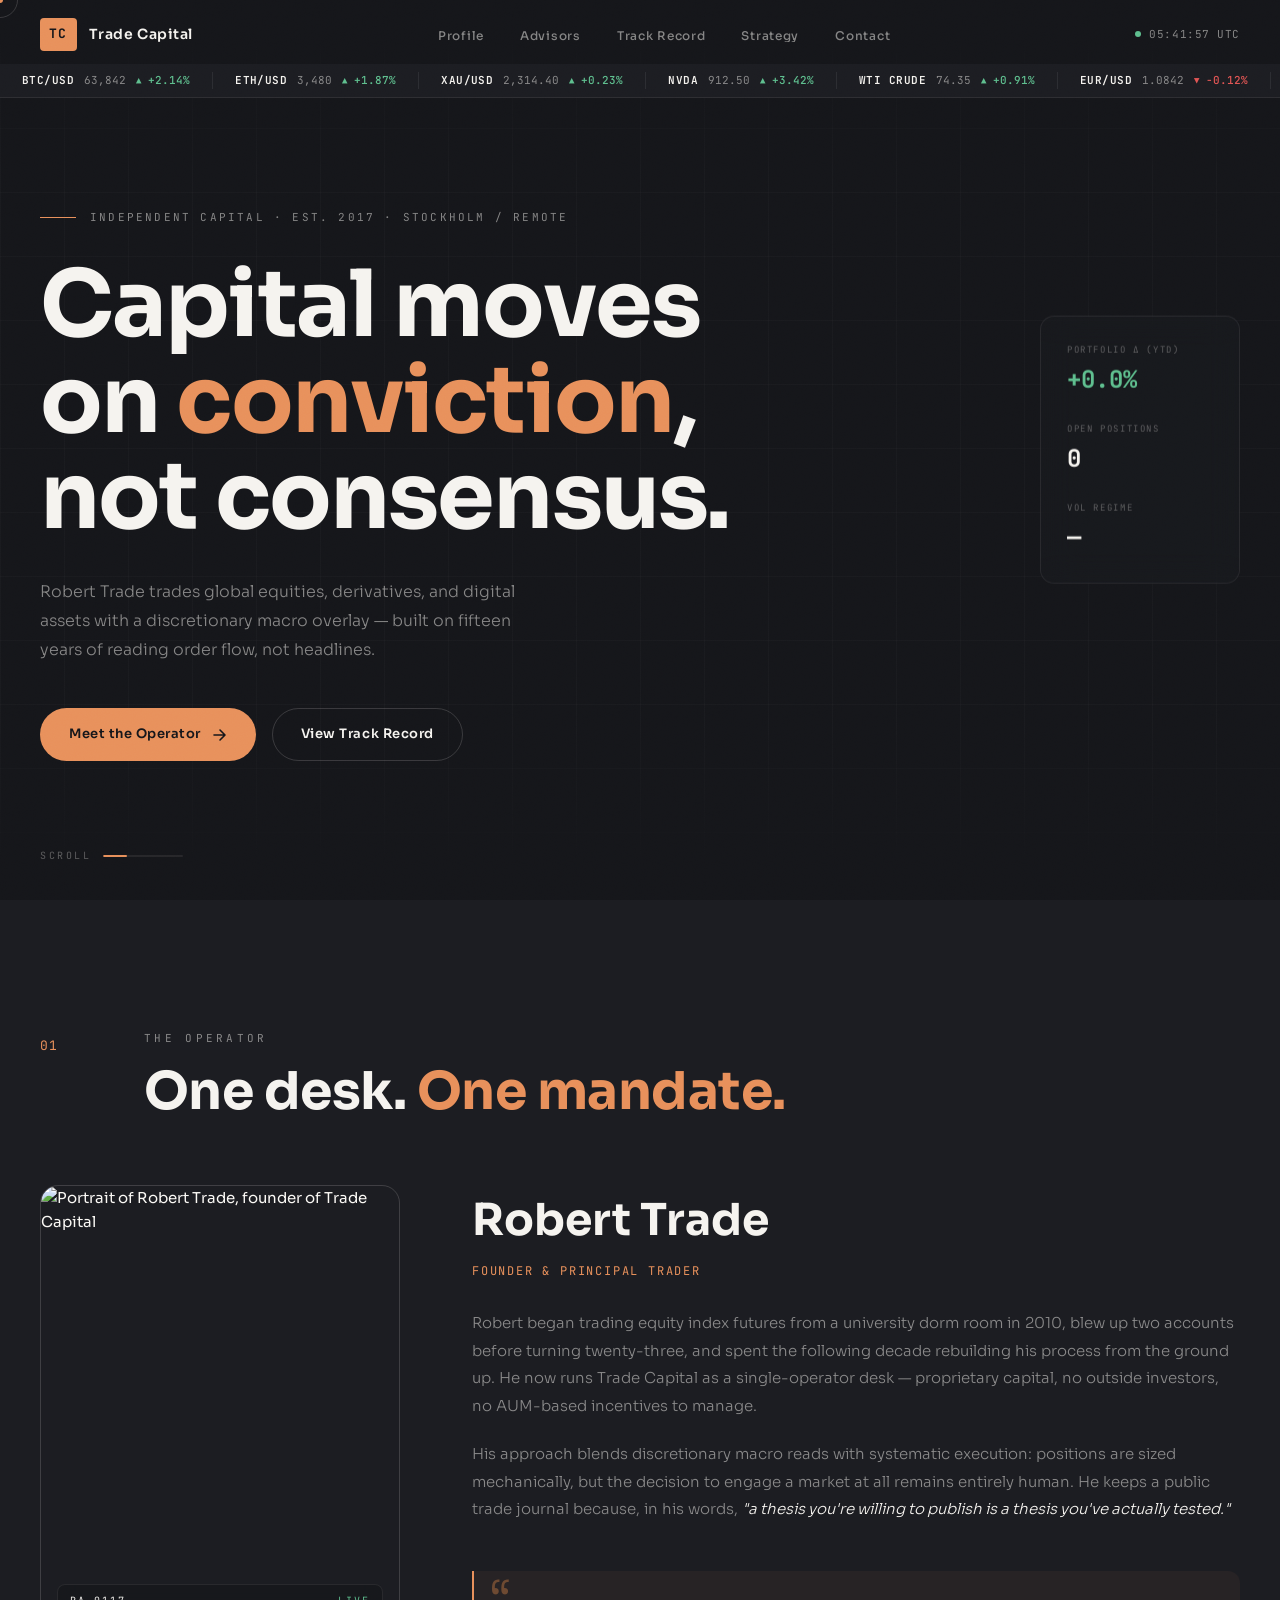
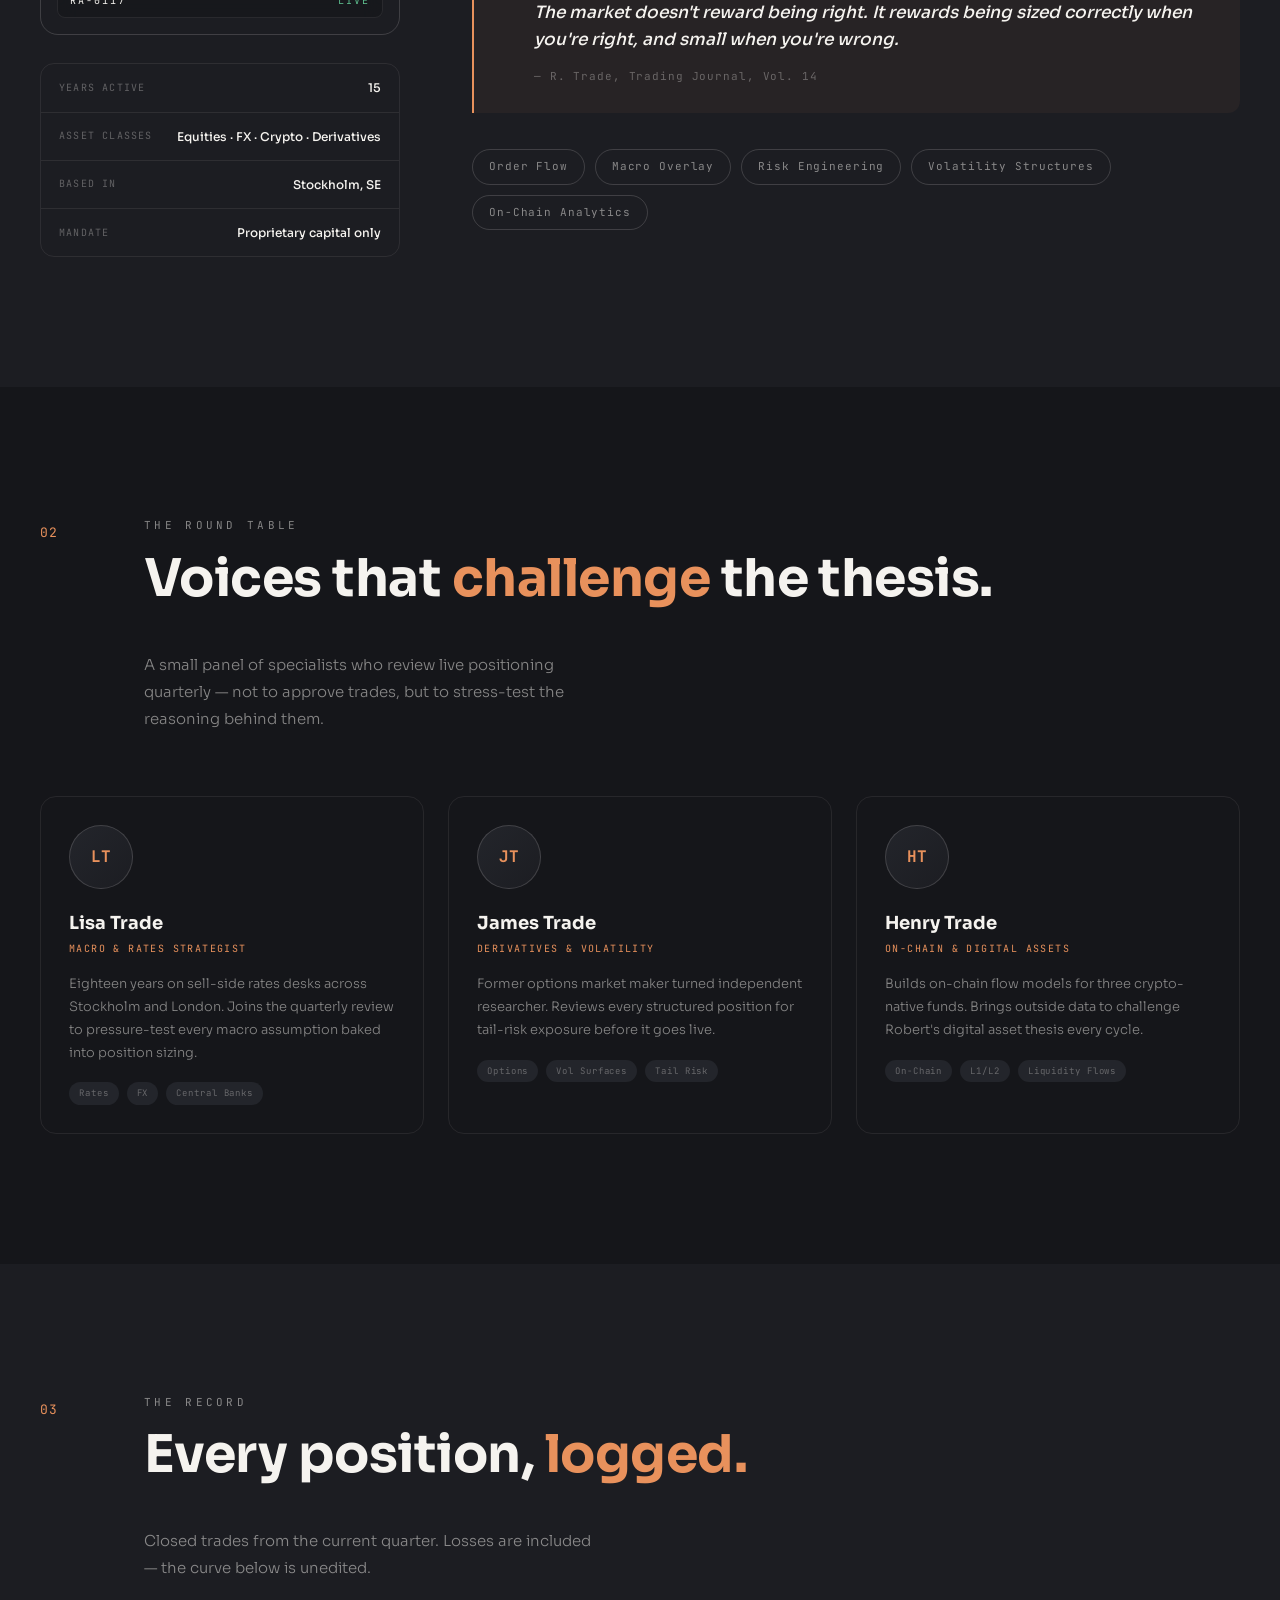
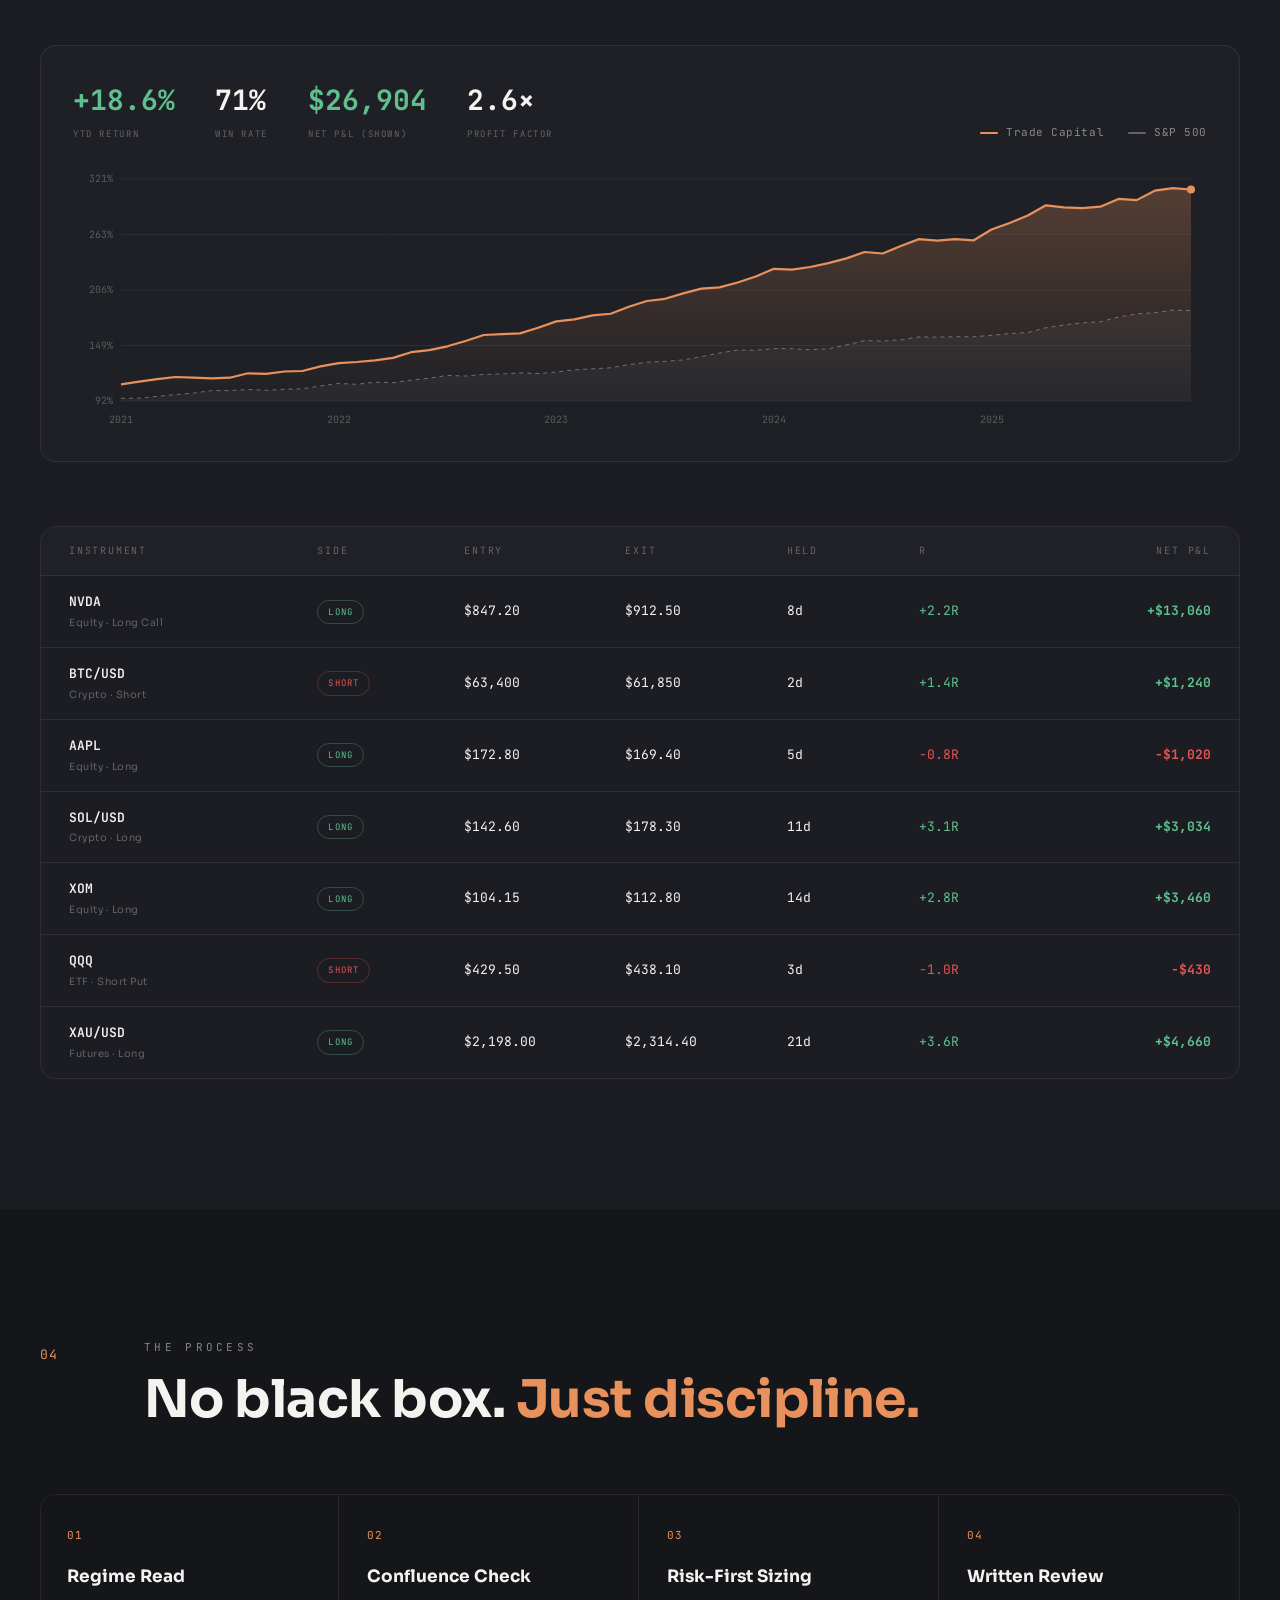
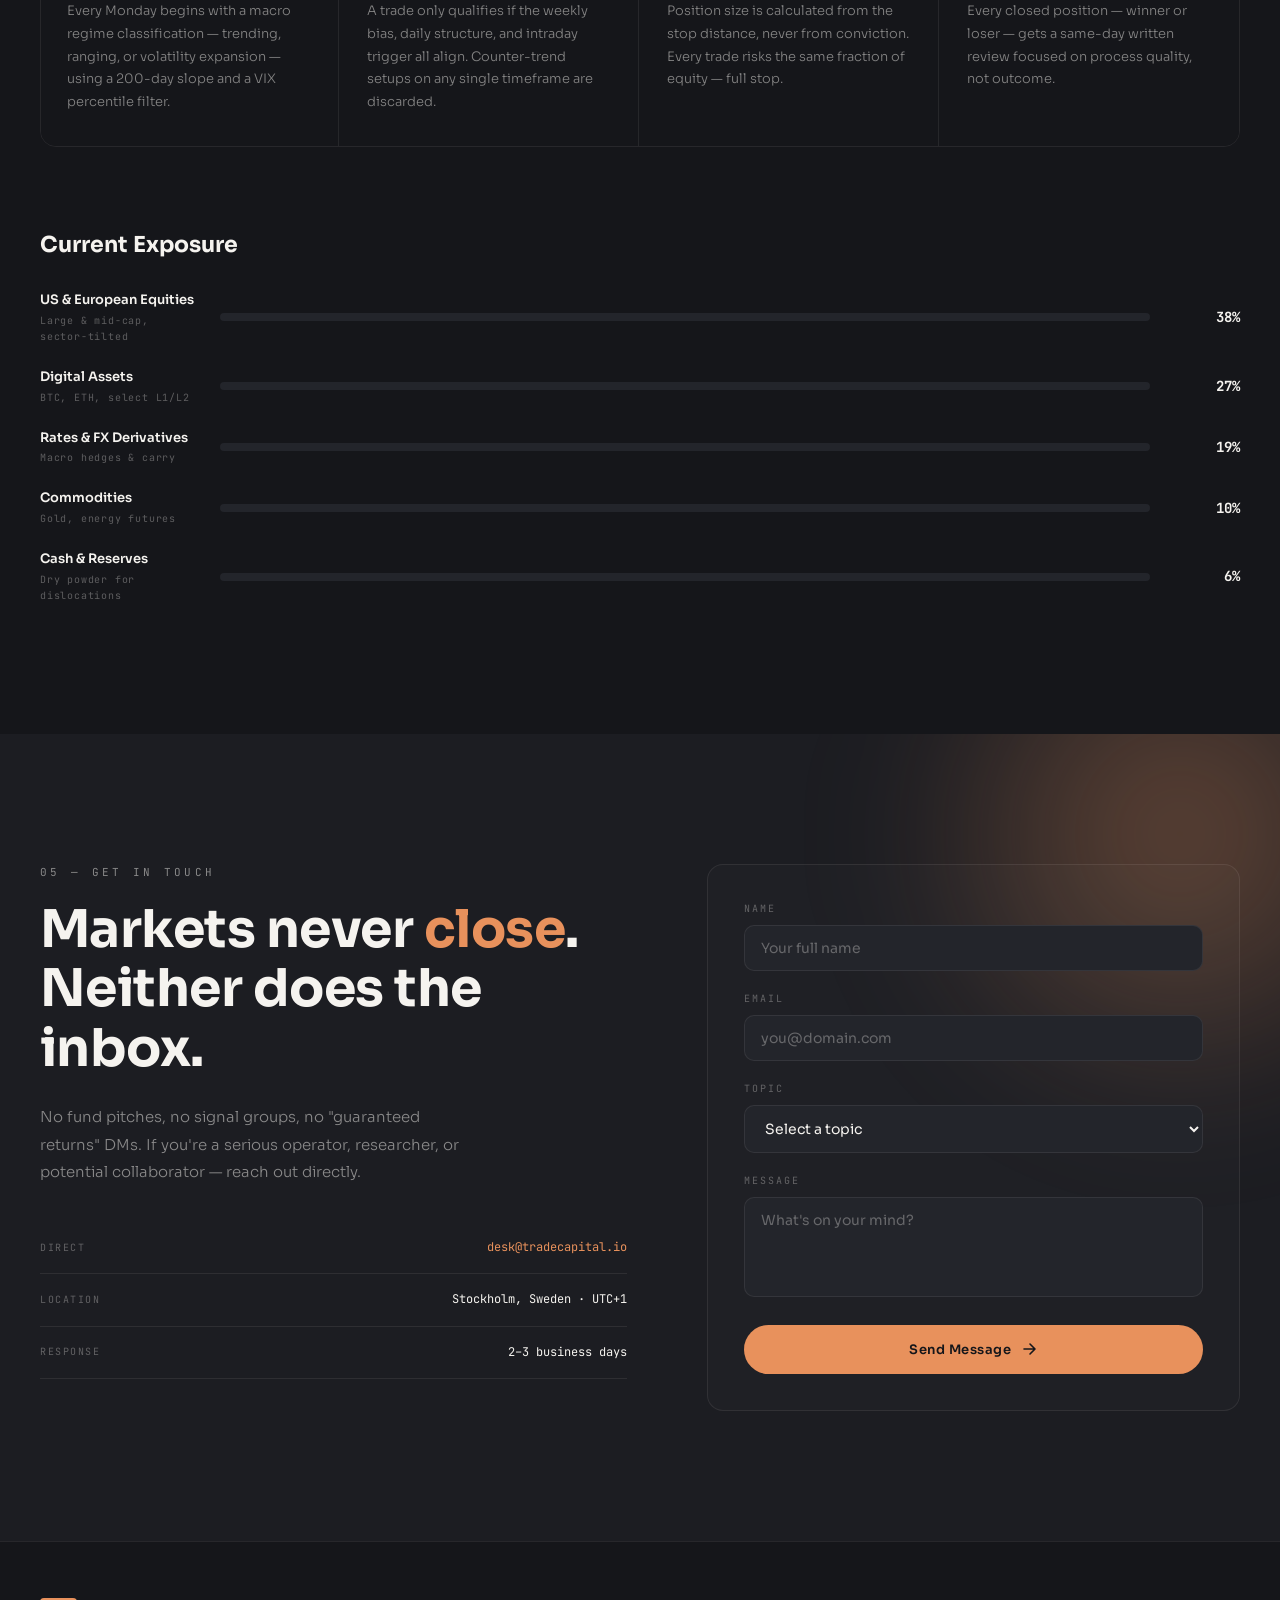
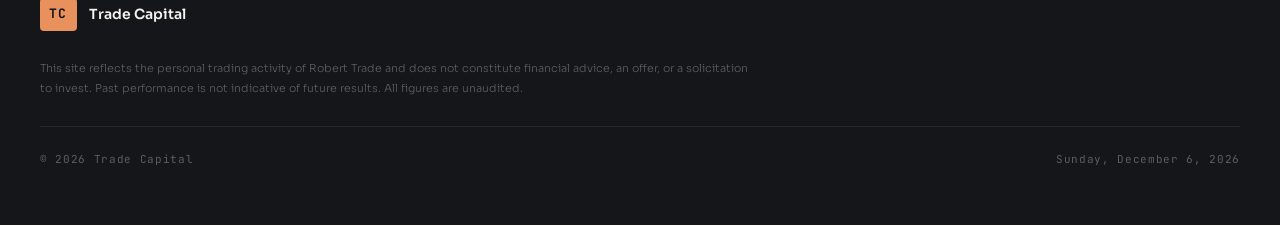
==== commit e556f66a: "Update index.html" ====
--- a/index.html
+++ b/index.html
@@ -1 +1 @@
-<!DOCTYPE html><html lang="en"><head><meta charset="UTF-8"><meta name="viewport" content="width=device-width,initial-scale=1"><title>TRADE CAPITAL — Robert Trade, Independent Trader</title><link rel="preconnect" href="https://fonts.googleapis.com"><link rel="preconnect" href="https://fonts.gstatic.com" crossorigin><link href="https://fonts.googleapis.com/css2?family=Sora:wght@300;400;500;600;700;800&family=JetBrains+Mono:wght@400;500;600;700&display=swap" rel="stylesheet"><link rel="stylesheet" href="style.css"></head><body><!-- NOISE OVERLAY --><div class="noise-overlay"></div><!-- PRELOADER --><div class="preloader" id="preloader"><div class="pre-mark">AC</div><div class="pre-bars"><span></span><span></span><span></span><span></span><span></span></div><div class="pre-text">CALIBRATING MARKET FEED</div></div><!-- CUSTOM CURSOR --><div class="cursor-dot" id="cursorDot"></div><div class="cursor-ring" id="cursorRing"></div><!-- NAV --><header class="nav" id="nav"><div class="nav-inner"><a href="#hero" class="nav-brand"><span class="nav-brand-mark">TC</span> <span class="nav-brand-text">Trade Capital</span></a><nav class="nav-links" id="navLinks"><a href="#profile" data-text="Profile"><span>Profile</span></a> <a href="#advisors" data-text="Advisors"><span>Advisors</span></a> <a href="#track" data-text="Track Record"><span>Track Record</span></a> <a href="#strategy" data-text="Strategy"><span>Strategy</span></a> <a href="#contact" data-text="Contact"><span>Contact</span></a></nav><div class="nav-right"><div class="nav-clock"><span class="dot-live"></span> <span id="navTime">--:--:-- UTC</span></div><button class="nav-toggle" id="navToggle" aria-label="Toggle menu"><span></span><span></span><span></span></button></div></div><!-- mobile drawer --><div class="nav-drawer" id="navDrawer"><a href="#profile">01 — Profile</a> <a href="#advisors">02 — Advisors</a> <a href="#track">03 — Track Record</a> <a href="#strategy">04 — Strategy</a> <a href="#contact">05 — Contact</a></div></header><!-- LIVE TICKER (top band) --><div class="ticker-band" aria-hidden="true"><div class="ticker-row" id="tickerRow"></div></div><!-- HERO --><section class="hero" id="hero"><div class="hero-canvas-wrap"><canvas id="heroCanvas"></canvas></div><div class="hero-grid-lines"></div><div class="hero-content"><div class="hero-kicker"><span class="kicker-line"></span> <span>Independent Capital · Est. 2017 · Stockholm / Remote</span></div><h1 class="hero-title"><span class="line" data-line="1">Capital moves</span> <span class="line" data-line="2">on <em>conviction</em>,</span> <span class="line" data-line="3">not consensus.</span></h1><p class="hero-sub">Robert Trade trades global equities, derivatives, and digital assets with a discretionary macro overlay — built on fifteen years of reading order flow, not headlines.</p><div class="hero-cta-row"><a href="#profile" class="btn btn-primary"><span>Meet the Operator</span> <svg width="16" height="16" viewBox="0 0 16 16" fill="none"><path d="M3 8h10M9 3l5 5-5 5" stroke="currentColor" stroke-width="1.6" stroke-linecap="round" stroke-linejoin="round"/></svg> </a><a href="#track" class="btn btn-ghost"><span>View Track Record</span></a></div></div><div class="hero-readout"><div class="readout-item"><span class="ro-label">Portfolio Δ (YTD)</span> <span class="ro-value pos" id="roYtd">+0.0%</span></div><div class="readout-item"><span class="ro-label">Open Positions</span> <span class="ro-value" id="roOpen">0</span></div><div class="readout-item"><span class="ro-label">Vol Regime</span> <span class="ro-value" id="roVol">—</span></div></div><div class="hero-scroll"><span>Scroll</span><div class="scroll-track"><div class="scroll-bead"></div></div></div></section><!-- OWNER PROFILE --><section class="profile" id="profile"><div class="section-head"><span class="section-num">01</span><div class="section-head-text"><span class="section-eyebrow">The Operator</span><h2 class="section-title">One desk. <em>One mandate.</em></h2></div></div><div class="profile-grid"><div class="profile-media"><div class="profile-photo-frame"><img src="https://placehold.co/640x800/1c1d22/e8915c?text=R.T." alt="Portrait of Robert Trade, founder of Trade Capital" class="profile-photo"><div class="profile-photo-tag"><span>RA-0117</span> <span>LIVE</span></div></div><div class="profile-credentials"><div class="cred-row"><span class="cred-key">Years Active</span> <span class="cred-val">15</span></div><div class="cred-row"><span class="cred-key">Asset Classes</span> <span class="cred-val">Equities · FX · Crypto · Derivatives</span></div><div class="cred-row"><span class="cred-key">Based In</span> <span class="cred-val">Stockholm, SE</span></div><div class="cred-row"><span class="cred-key">Mandate</span> <span class="cred-val">Proprietary capital only</span></div></div></div><div class="profile-text"><h3 class="profile-name">Robert Trade</h3><p class="profile-role">Founder &amp; Principal Trader</p><p class="profile-bio">Robert began trading equity index futures from a university dorm room in 2010, blew up two accounts before turning twenty-three, and spent the following decade rebuilding his process from the ground up. He now runs Trade Capital as a single-operator desk — proprietary capital, no outside investors, no AUM-based incentives to manage.</p><p class="profile-bio">His approach blends discretionary macro reads with systematic execution: positions are sized mechanically, but the decision to engage a market at all remains entirely human. He keeps a public trade journal because, in his words, <em>"a thesis you're willing to publish is a thesis you've actually tested."</em></p><div class="profile-quote"><span class="quote-mark">“</span><p>The market doesn't reward being right. It rewards being sized correctly when you're right, and small when you're wrong.</p><span class="quote-attr">— R. Trade, Trading Journal, Vol. 14</span></div><div class="profile-tags"><span class="ptag">Order Flow</span> <span class="ptag">Macro Overlay</span> <span class="ptag">Risk Engineering</span> <span class="ptag">Volatility Structures</span> <span class="ptag">On-Chain Analytics</span></div></div></div></section><!-- ADVISORS --><section class="advisors" id="advisors"><div class="section-head"><span class="section-num">02</span><div class="section-head-text"><span class="section-eyebrow">The Round Table</span><h2 class="section-title">Voices that <em>challenge</em> the thesis.</h2></div><p class="section-desc">A small panel of specialists who review live positioning quarterly — not to approve trades, but to stress-test the reasoning behind them.</p></div><div class="advisors-grid" id="advisorsGrid"></div></section><!-- TRACK RECORD --><section class="track" id="track"><div class="section-head"><span class="section-num">03</span><div class="section-head-text"><span class="section-eyebrow">The Record</span><h2 class="section-title">Every position, <em>logged.</em></h2></div><p class="section-desc">Closed trades from the current quarter. Losses are included — the curve below is unedited.</p></div><!-- Equity curve --><div class="equity-panel"><div class="equity-head"><div class="equity-stats" id="equityStats"></div><div class="equity-legend"><span class="leg pos"><i></i>Trade Capital</span> <span class="leg bench"><i></i>S&amp;P 500</span></div></div><canvas id="equityCanvas" height="260"></canvas></div><!-- Trade log --><div class="trade-log"><div class="log-head"><span>Instrument</span> <span>Side</span> <span>Entry</span> <span>Exit</span> <span>Held</span> <span>R</span> <span class="al-right">Net P&amp;L</span></div><div class="log-body" id="logBody"></div></div></section><!-- STRATEGY --><section class="strategy" id="strategy"><div class="section-head"><span class="section-num">04</span><div class="section-head-text"><span class="section-eyebrow">The Process</span><h2 class="section-title">No black box. <em>Just discipline.</em></h2></div></div><div class="strategy-grid" id="strategyGrid"></div><!-- Allocation --><div class="allocation"><h3 class="alloc-title">Current Exposure</h3><div class="alloc-bars" id="allocBars"></div></div></section><!-- CONTACT --><section class="contact" id="contact"><div class="contact-bg-orb" id="contactOrb"></div><div class="contact-grid"><div class="contact-left"><span class="section-eyebrow">05 — Get In Touch</span><h2 class="section-title">Markets never <em>close</em>.<br>Neither does the inbox.</h2><p class="contact-copy">No fund pitches, no signal groups, no "guaranteed returns" DMs. If you're a serious operator, researcher, or potential collaborator — reach out directly.</p><div class="contact-rows"><div class="contact-row"><span>Direct</span> <a href="mailto:desk@tradecapital.io">desk@tradecapital.io</a></div><div class="contact-row"><span>Location</span> <span>Stockholm, Sweden · UTC+1</span></div><div class="contact-row"><span>Response</span> <span>2–3 business days</span></div></div></div><form class="contact-form" id="contactForm" onsubmit="return!1"><div class="field"><label for="cf-name">Name</label> <input id="cf-name" type="text" placeholder="Your full name"></div><div class="field"><label for="cf-email">Email</label> <input id="cf-email" type="email" placeholder="you@domain.com"></div><div class="field"><label for="cf-topic">Topic</label> <select id="cf-topic"><option value="" disabled selected>Select a topic</option><option>Market discussion</option><option>Collaboration / advisory</option><option>Press / research</option><option>Other</option></select></div><div class="field"><label for="cf-msg">Message</label> <textarea id="cf-msg" rows="4" placeholder="What's on your mind?"></textarea></div><button type="submit" class="btn btn-primary submit-btn"><span>Send Message</span> <svg width="16" height="16" viewBox="0 0 16 16" fill="none"><path d="M3 8h10M9 3l5 5-5 5" stroke="currentColor" stroke-width="1.6" stroke-linecap="round" stroke-linejoin="round"/></svg></button></form></div></section><!-- FOOTER --><footer class="footer"><div class="footer-inner"><div class="footer-brand"><span class="nav-brand-mark">TC</span> <span>Trade Capital</span></div><p class="footer-disclaimer">This site reflects the personal trading activity of Robert Trade and does not constitute financial advice, an offer, or a solicitation to invest. Past performance is not indicative of future results. All figures are unaudited.</p><div class="footer-meta"><span>© <span id="footerYear"></span> Trade Capital</span> <span id="footerDate"></span></div></div></footer><!-- LIBS --><script src="https://cdnjs.cloudflare.com/ajax/libs/three.js/r128/three.min.js"></script><script src="https://cdnjs.cloudflare.com/ajax/libs/gsap/3.12.5/gsap.min.js"></script><script src="https://cdnjs.cloudflare.com/ajax/libs/gsap/3.12.5/ScrollTrigger.min.js"></script><script src="main.js"></script></body></html>
+<!DOCTYPE html><html lang="en"><head><meta charset="UTF-8"><meta name="viewport" content="width=device-width,initial-scale=1"><title>TRADE CAPITAL — Robert Trade, Independent Trader</title><link rel="preconnect" href="https://fonts.googleapis.com"><link rel="preconnect" href="https://fonts.gstatic.com" crossorigin><link href="https://fonts.googleapis.com/css2?family=Sora:wght@300;400;500;600;700;800&family=JetBrains+Mono:wght@400;500;600;700&display=swap" rel="stylesheet"><link rel="stylesheet" href="style.css"></head><body><!-- NOISE OVERLAY --><div class="noise-overlay"></div><!-- PRELOADER --><div class="preloader" id="preloader"><div class="pre-mark">TC</div><div class="pre-bars"><span></span><span></span><span></span><span></span><span></span></div><div class="pre-text">CALIBRATING MARKET FEED</div></div><!-- CUSTOM CURSOR --><div class="cursor-dot" id="cursorDot"></div><div class="cursor-ring" id="cursorRing"></div><!-- NAV --><header class="nav" id="nav"><div class="nav-inner"><a href="#hero" class="nav-brand"><span class="nav-brand-mark">TC</span> <span class="nav-brand-text">Trade Capital</span></a><nav class="nav-links" id="navLinks"><a href="#profile" data-text="Profile"><span>Profile</span></a> <a href="#advisors" data-text="Advisors"><span>Advisors</span></a> <a href="#track" data-text="Track Record"><span>Track Record</span></a> <a href="#strategy" data-text="Strategy"><span>Strategy</span></a> <a href="#contact" data-text="Contact"><span>Contact</span></a></nav><div class="nav-right"><div class="nav-clock"><span class="dot-live"></span> <span id="navTime">--:--:-- UTC</span></div><button class="nav-toggle" id="navToggle" aria-label="Toggle menu"><span></span><span></span><span></span></button></div></div><!-- mobile drawer --><div class="nav-drawer" id="navDrawer"><a href="#profile">01 — Profile</a> <a href="#advisors">02 — Advisors</a> <a href="#track">03 — Track Record</a> <a href="#strategy">04 — Strategy</a> <a href="#contact">05 — Contact</a></div></header><!-- LIVE TICKER (top band) --><div class="ticker-band" aria-hidden="true"><div class="ticker-row" id="tickerRow"></div></div><!-- HERO --><section class="hero" id="hero"><div class="hero-canvas-wrap"><canvas id="heroCanvas"></canvas></div><div class="hero-grid-lines"></div><div class="hero-content"><div class="hero-kicker"><span class="kicker-line"></span> <span>Independent Capital · Est. 2017 · Stockholm / Remote</span></div><h1 class="hero-title"><span class="line" data-line="1">Capital moves</span> <span class="line" data-line="2">on <em>conviction</em>,</span> <span class="line" data-line="3">not consensus.</span></h1><p class="hero-sub">Robert Trade trades global equities, derivatives, and digital assets with a discretionary macro overlay — built on fifteen years of reading order flow, not headlines.</p><div class="hero-cta-row"><a href="#profile" class="btn btn-primary"><span>Meet the Operator</span> <svg width="16" height="16" viewBox="0 0 16 16" fill="none"><path d="M3 8h10M9 3l5 5-5 5" stroke="currentColor" stroke-width="1.6" stroke-linecap="round" stroke-linejoin="round"/></svg> </a><a href="#track" class="btn btn-ghost"><span>View Track Record</span></a></div></div><div class="hero-readout"><div class="readout-item"><span class="ro-label">Portfolio Δ (YTD)</span> <span class="ro-value pos" id="roYtd">+0.0%</span></div><div class="readout-item"><span class="ro-label">Open Positions</span> <span class="ro-value" id="roOpen">0</span></div><div class="readout-item"><span class="ro-label">Vol Regime</span> <span class="ro-value" id="roVol">—</span></div></div><div class="hero-scroll"><span>Scroll</span><div class="scroll-track"><div class="scroll-bead"></div></div></div></section><!-- OWNER PROFILE --><section class="profile" id="profile"><div class="section-head"><span class="section-num">01</span><div class="section-head-text"><span class="section-eyebrow">The Operator</span><h2 class="section-title">One desk. <em>One mandate.</em></h2></div></div><div class="profile-grid"><div class="profile-media"><div class="profile-photo-frame"><img src="https://placehold.co/640x800/1c1d22/e8915c?text=R.T." alt="Portrait of Robert Trade, founder of Trade Capital" class="profile-photo"><div class="profile-photo-tag"><span>RA-0117</span> <span>LIVE</span></div></div><div class="profile-credentials"><div class="cred-row"><span class="cred-key">Years Active</span> <span class="cred-val">15</span></div><div class="cred-row"><span class="cred-key">Asset Classes</span> <span class="cred-val">Equities · FX · Crypto · Derivatives</span></div><div class="cred-row"><span class="cred-key">Based In</span> <span class="cred-val">Stockholm, SE</span></div><div class="cred-row"><span class="cred-key">Mandate</span> <span class="cred-val">Proprietary capital only</span></div></div></div><div class="profile-text"><h3 class="profile-name">Robert Trade</h3><p class="profile-role">Founder &amp; Principal Trader</p><p class="profile-bio">Robert began trading equity index futures from a university dorm room in 2010, blew up two accounts before turning twenty-three, and spent the following decade rebuilding his process from the ground up. He now runs Trade Capital as a single-operator desk — proprietary capital, no outside investors, no AUM-based incentives to manage.</p><p class="profile-bio">His approach blends discretionary macro reads with systematic execution: positions are sized mechanically, but the decision to engage a market at all remains entirely human. He keeps a public trade journal because, in his words, <em>"a thesis you're willing to publish is a thesis you've actually tested."</em></p><div class="profile-quote"><span class="quote-mark">“</span><p>The market doesn't reward being right. It rewards being sized correctly when you're right, and small when you're wrong.</p><span class="quote-attr">— R. Trade, Trading Journal, Vol. 14</span></div><div class="profile-tags"><span class="ptag">Order Flow</span> <span class="ptag">Macro Overlay</span> <span class="ptag">Risk Engineering</span> <span class="ptag">Volatility Structures</span> <span class="ptag">On-Chain Analytics</span></div></div></div></section><!-- ADVISORS --><section class="advisors" id="advisors"><div class="section-head"><span class="section-num">02</span><div class="section-head-text"><span class="section-eyebrow">The Round Table</span><h2 class="section-title">Voices that <em>challenge</em> the thesis.</h2></div><p class="section-desc">A small panel of specialists who review live positioning quarterly — not to approve trades, but to stress-test the reasoning behind them.</p></div><div class="advisors-grid" id="advisorsGrid"></div></section><!-- TRACK RECORD --><section class="track" id="track"><div class="section-head"><span class="section-num">03</span><div class="section-head-text"><span class="section-eyebrow">The Record</span><h2 class="section-title">Every position, <em>logged.</em></h2></div><p class="section-desc">Closed trades from the current quarter. Losses are included — the curve below is unedited.</p></div><!-- Equity curve --><div class="equity-panel"><div class="equity-head"><div class="equity-stats" id="equityStats"></div><div class="equity-legend"><span class="leg pos"><i></i>Trade Capital</span> <span class="leg bench"><i></i>S&amp;P 500</span></div></div><canvas id="equityCanvas" height="260"></canvas></div><!-- Trade log --><div class="trade-log"><div class="log-head"><span>Instrument</span> <span>Side</span> <span>Entry</span> <span>Exit</span> <span>Held</span> <span>R</span> <span class="al-right">Net P&amp;L</span></div><div class="log-body" id="logBody"></div></div></section><!-- STRATEGY --><section class="strategy" id="strategy"><div class="section-head"><span class="section-num">04</span><div class="section-head-text"><span class="section-eyebrow">The Process</span><h2 class="section-title">No black box. <em>Just discipline.</em></h2></div></div><div class="strategy-grid" id="strategyGrid"></div><!-- Allocation --><div class="allocation"><h3 class="alloc-title">Current Exposure</h3><div class="alloc-bars" id="allocBars"></div></div></section><!-- CONTACT --><section class="contact" id="contact"><div class="contact-bg-orb" id="contactOrb"></div><div class="contact-grid"><div class="contact-left"><span class="section-eyebrow">05 — Get In Touch</span><h2 class="section-title">Markets never <em>close</em>.<br>Neither does the inbox.</h2><p class="contact-copy">No fund pitches, no signal groups, no "guaranteed returns" DMs. If you're a serious operator, researcher, or potential collaborator — reach out directly.</p><div class="contact-rows"><div class="contact-row"><span>Direct</span> <a href="mailto:desk@tradecapital.io">desk@tradecapital.io</a></div><div class="contact-row"><span>Location</span> <span>Stockholm, Sweden · UTC+1</span></div><div class="contact-row"><span>Response</span> <span>2–3 business days</span></div></div></div><form class="contact-form" id="contactForm" onsubmit="return!1"><div class="field"><label for="cf-name">Name</label> <input id="cf-name" type="text" placeholder="Your full name"></div><div class="field"><label for="cf-email">Email</label> <input id="cf-email" type="email" placeholder="you@domain.com"></div><div class="field"><label for="cf-topic">Topic</label> <select id="cf-topic"><option value="" disabled selected>Select a topic</option><option>Market discussion</option><option>Collaboration / advisory</option><option>Press / research</option><option>Other</option></select></div><div class="field"><label for="cf-msg">Message</label> <textarea id="cf-msg" rows="4" placeholder="What's on your mind?"></textarea></div><button type="submit" class="btn btn-primary submit-btn"><span>Send Message</span> <svg width="16" height="16" viewBox="0 0 16 16" fill="none"><path d="M3 8h10M9 3l5 5-5 5" stroke="currentColor" stroke-width="1.6" stroke-linecap="round" stroke-linejoin="round"/></svg></button></form></div></section><!-- FOOTER --><footer class="footer"><div class="footer-inner"><div class="footer-brand"><span class="nav-brand-mark">TC</span> <span>Trade Capital</span></div><p class="footer-disclaimer">This site reflects the personal trading activity of Robert Trade and does not constitute financial advice, an offer, or a solicitation to invest. Past performance is not indicative of future results. All figures are unaudited.</p><div class="footer-meta"><span>© <span id="footerYear"></span> Trade Capital</span> <span id="footerDate"></span></div></div></footer><!-- LIBS --><script src="https://cdnjs.cloudflare.com/ajax/libs/three.js/r128/three.min.js"></script><script src="https://cdnjs.cloudflare.com/ajax/libs/gsap/3.12.5/gsap.min.js"></script><script src="https://cdnjs.cloudflare.com/ajax/libs/gsap/3.12.5/ScrollTrigger.min.js"></script><script src="main.js"></script></body></html>
--- a/style.css
+++ b/style.css
@@ -0,0 +1 @@
+:root{--charcoal:#15161A;--charcoal-2:#1C1D22;--charcoal-3:#23252B;--paper:#F5F3EF;--copper:#E8915C;--copper-dim:#B5713F;--copper-glow:rgba(232, 145, 92, 0.35);--teal:#2D5A5A;--teal-bright:#4FA8A8;--green:#5FBF8F;--red:#E15554;--line:rgba(245, 243, 239, 0.08);--line-strong:rgba(245, 243, 239, 0.16);--text-dim:rgba(245, 243, 239, 0.5);--text-dimmer:rgba(245, 243, 239, 0.32);--ff-display:'Sora',sans-serif;--ff-mono:'JetBrains Mono',monospace;--ease:cubic-bezier(0.22, 1, 0.36, 1)}*,::after,::before{box-sizing:border-box;margin:0;padding:0}html{scroll-behavior:smooth}body{background:var(--charcoal);color:var(--paper);font-family:var(--ff-display);font-size:15px;line-height:1.6;overflow-x:hidden;cursor:none}a{color:inherit;text-decoration:none}em{font-style:normal;color:var(--copper)}img{display:block;max-width:100%}button{cursor:none;font-family:inherit}input,select,textarea{font-family:var(--ff-display);font-size:14px;color:var(--paper)}.noise-overlay{position:fixed;inset:0;pointer-events:none;z-index:9990;opacity:.035;mix-blend-mode:overlay;background-image:url("data:image/svg+xml,%3Csvg xmlns='http://www.w3.org/2000/svg' width='100' height='100' viewBox='0 0 100 100'%3E%3Cfilter id='n'%3E%3CfeTurbulence type='fractalNoise' baseFrequency='0.9' numOctaves='3' stitchTiles='stitch'/%3E%3C/filter%3E%3Crect width='100%25' height='100%25' filter='url(%23n)'/%3E%3C/svg%3E")}.cursor-dot,.cursor-ring{position:fixed;pointer-events:none;z-index:9999;transform:translate(-50%,-50%)}.cursor-dot{width:6px;height:6px;background:var(--copper);border-radius:50%;transition:transform .15s,background .2s}.cursor-ring{width:36px;height:36px;border:1px solid var(--line-strong);border-radius:50%;transition:width .25s var(--ease),height .25s var(--ease),border-color .25s}.cursor-ring.active{width:64px;height:64px;border-color:var(--copper)}.cursor-dot.active{transform:translate(-50%,-50%) scale(0)}@media (max-width:860px){.cursor-dot,.cursor-ring{display:none}body{cursor:auto}a,button{cursor:pointer}}.preloader{position:fixed;inset:0;background:var(--charcoal);z-index:9998;display:flex;flex-direction:column;align-items:center;justify-content:center;gap:28px}.pre-mark{font-family:var(--ff-mono);font-size:13px;letter-spacing:.4em;color:var(--copper)}.pre-bars{display:flex;gap:6px;height:32px;align-items:flex-end}.pre-bars span{width:4px;background:var(--copper);border-radius:2px;animation:barPulse 1s ease-in-out infinite}.pre-bars span:nth-child(1){height:12px;animation-delay:0s}.pre-bars span:nth-child(2){height:24px;animation-delay:.1s}.pre-bars span:nth-child(3){height:32px;animation-delay:.2s}.pre-bars span:nth-child(4){height:18px;animation-delay:.3s}.pre-bars span:nth-child(5){height:28px;animation-delay:.4s}@keyframes barPulse{0%,100%{transform:scaleY(.4);opacity:.4}50%{transform:scaleY(1);opacity:1}}.pre-text{font-family:var(--ff-mono);font-size:10px;letter-spacing:.3em;color:var(--text-dimmer)}.nav{position:fixed;top:0;left:0;right:0;z-index:900;padding:18px 0;transition:padding .3s var(--ease),background .3s var(--ease),border-color .3s;border-bottom:1px solid transparent}.nav.scrolled{padding:12px 0;background:rgba(21,22,26,.78);backdrop-filter:blur(14px) saturate(140%);border-bottom-color:var(--line)}.nav-inner{max-width:1320px;margin:0 auto;padding:0 40px;display:flex;align-items:center;justify-content:space-between}.nav-brand{display:flex;align-items:center;gap:12px}.nav-brand-mark{font-family:var(--ff-mono);font-size:13px;font-weight:700;letter-spacing:.1em;color:var(--charcoal);background:var(--copper);padding:6px 9px;border-radius:4px}.nav-brand-text{font-size:14px;font-weight:600;letter-spacing:.04em}.nav-links{display:flex;gap:36px}.nav-links a{position:relative;font-size:12px;font-weight:500;letter-spacing:.06em;color:var(--text-dim);overflow:hidden;height:16px;display:block}.nav-links a span{display:block;transition:transform .4s var(--ease)}.nav-links a::after{content:attr(data-text);position:absolute;top:100%;left:0;color:var(--copper);transition:transform .4s var(--ease)}.nav-links a:hover span{transform:translateY(-100%)}.nav-links a:hover::after{transform:translateY(-100%)}.nav-right{display:flex;align-items:center;gap:24px}.nav-clock{display:flex;align-items:center;gap:8px;font-family:var(--ff-mono);font-size:11px;color:var(--text-dim);letter-spacing:.05em}.dot-live{width:6px;height:6px;border-radius:50%;background:var(--green);box-shadow:0 0 0 0 rgba(95,191,143,.6);animation:livePulse 2s infinite}@keyframes livePulse{0%{box-shadow:0 0 0 0 rgba(95,191,143,.5)}70%{box-shadow:0 0 0 6px rgba(95,191,143,0)}100%{box-shadow:0 0 0 0 rgba(95,191,143,0)}}.nav-toggle{display:none;flex-direction:column;gap:5px;background:0 0;border:none;width:24px}.nav-toggle span{display:block;height:1.5px;background:var(--paper);border-radius:1px;transition:transform .3s var(--ease),opacity .3s}.nav-toggle.open span:nth-child(1){transform:translateY(6.5px) rotate(45deg)}.nav-toggle.open span:nth-child(2){opacity:0}.nav-toggle.open span:nth-child(3){transform:translateY(-6.5px) rotate(-45deg)}.nav-drawer{position:fixed;top:0;right:0;height:100vh;width:min(78vw,360px);background:var(--charcoal-2);border-left:1px solid var(--line);display:flex;flex-direction:column;justify-content:center;gap:28px;padding:0 48px;transform:translateX(100%);transition:transform .45s var(--ease);z-index:850}.nav-drawer.open{transform:translateX(0)}.nav-drawer a{font-family:var(--ff-mono);font-size:13px;letter-spacing:.15em;color:var(--text-dim);transition:color .2s,padding-left .2s;padding-left:0}.nav-drawer a:hover{color:var(--copper);padding-left:8px}.ticker-band{position:fixed;top:64px;left:0;right:0;z-index:850;height:34px;background:var(--charcoal-2);border-bottom:1px solid var(--line);overflow:hidden;display:flex;align-items:center;transition:top .3s var(--ease)}.nav.scrolled~.ticker-band{top:56px}.ticker-row{display:flex;white-space:nowrap;animation:tickerScroll 55s linear infinite}@keyframes tickerScroll{to{transform:translateX(-50%)}}.tick{display:inline-flex;align-items:center;gap:10px;padding:0 22px;border-right:1px solid var(--line);font-family:var(--ff-mono);font-size:11px}.tick-sym{color:var(--paper);font-weight:600;letter-spacing:.04em}.tick-price{color:var(--text-dim)}.tick-chg{font-weight:500}.tick-chg.up{color:var(--green)}.tick-chg.dn{color:var(--red)}.tick-arrow{font-size:9px}.hero{min-height:100vh;position:relative;display:flex;flex-direction:column;justify-content:center;padding:130px 40px 60px;overflow:hidden}.hero-canvas-wrap{position:absolute;top:0;right:0;width:60%;height:100%;z-index:0;opacity:.9}#heroCanvas{width:100%;height:100%;display:block}.hero-grid-lines{position:absolute;inset:0;background-image:linear-gradient(rgba(245,243,239,.025) 1px,transparent 1px),linear-gradient(90deg,rgba(245,243,239,.025) 1px,transparent 1px);background-size:64px 64px;z-index:0;pointer-events:none;mask-image:linear-gradient(to bottom,transparent,#000 20%,#000 80%,transparent)}.hero-content{position:relative;z-index:2;max-width:760px}.hero-kicker{display:flex;align-items:center;gap:14px;font-family:var(--ff-mono);font-size:11px;letter-spacing:.2em;color:var(--text-dim);margin-bottom:32px;text-transform:uppercase}.kicker-line{width:36px;height:1px;background:var(--copper)}.hero-title{font-family:var(--ff-display);font-weight:700;font-size:clamp(48px,7.2vw,96px);line-height:1.04;letter-spacing:-.02em;margin-bottom:32px}.hero-title .line{display:block;overflow:hidden}.hero-title .line>*{display:inline-block}.hero-sub{font-size:16px;font-weight:300;color:var(--text-dim);max-width:480px;line-height:1.8;margin-bottom:44px}.hero-cta-row{display:flex;gap:16px;flex-wrap:wrap}.btn{display:inline-flex;align-items:center;gap:10px;padding:15px 28px;font-size:13px;font-weight:600;letter-spacing:.04em;border-radius:999px;transition:background .25s var(--ease),color .25s var(--ease),border-color .25s,transform .25s var(--ease);border:1px solid transparent}.btn-primary{background:var(--copper);color:var(--charcoal)}.btn-primary:hover{background:var(--paper);transform:translateY(-2px)}.btn-ghost{border-color:var(--line-strong);color:var(--paper)}.btn-ghost:hover{border-color:var(--copper);color:var(--copper);transform:translateY(-2px)}.hero-readout{position:absolute;right:40px;top:50%;transform:translateY(-50%);z-index:2;display:flex;flex-direction:column;gap:22px;padding:26px;border:1px solid var(--line);border-radius:14px;background:rgba(28,29,34,.45);backdrop-filter:blur(16px);min-width:200px}.readout-item{display:flex;flex-direction:column;gap:4px}.ro-label{font-family:var(--ff-mono);font-size:9px;letter-spacing:.18em;color:var(--text-dimmer);text-transform:uppercase}.ro-value{font-family:var(--ff-mono);font-size:24px;font-weight:700}.ro-value.pos{color:var(--green)}.hero-scroll{position:absolute;bottom:36px;left:40px;z-index:2;display:flex;align-items:center;gap:12px;font-family:var(--ff-mono);font-size:10px;letter-spacing:.25em;color:var(--text-dimmer);text-transform:uppercase}.scroll-track{width:80px;height:2px;background:var(--line);border-radius:1px;overflow:hidden}.scroll-bead{width:24px;height:100%;background:var(--copper);border-radius:1px;animation:scrollBead 2.4s ease-in-out infinite}@keyframes scrollBead{0%{transform:translateX(-30px)}50%{transform:translateX(86px)}100%{transform:translateX(-30px)}}section{padding:130px 40px;position:relative}.section-head{max-width:1240px;margin:0 auto 64px;display:grid;grid-template-columns:80px 1fr;gap:24px;align-items:start}.section-num{font-family:var(--ff-mono);font-size:13px;color:var(--copper);letter-spacing:.1em;padding-top:6px}.section-eyebrow{display:block;font-family:var(--ff-mono);font-size:11px;letter-spacing:.3em;text-transform:uppercase;color:var(--text-dim);margin-bottom:14px}.section-title{font-size:clamp(32px,4.2vw,52px);font-weight:700;line-height:1.15;letter-spacing:-.01em}.section-desc{grid-column:2;font-size:15px;color:var(--text-dim);max-width:460px;font-weight:300;line-height:1.8;margin-top:18px}.profile{background:var(--charcoal-2)}.profile-grid{max-width:1240px;margin:0 auto;display:grid;grid-template-columns:360px 1fr;gap:72px}.profile-media{display:flex;flex-direction:column;gap:28px}.profile-photo-frame{position:relative;border-radius:18px;overflow:hidden;border:1px solid var(--line-strong);aspect-ratio:4/5}.profile-photo{width:100%;height:100%;object-fit:cover;filter:grayscale(15%) contrast(1.05)}.profile-photo-tag{position:absolute;bottom:16px;left:16px;right:16px;display:flex;justify-content:space-between;font-family:var(--ff-mono);font-size:10px;letter-spacing:.2em;padding:8px 12px;background:rgba(21,22,26,.6);backdrop-filter:blur(10px);border-radius:8px;border:1px solid var(--line)}.profile-photo-tag span:last-child{color:var(--green)}.profile-credentials{border:1px solid var(--line);border-radius:14px;overflow:hidden}.cred-row{display:flex;justify-content:space-between;align-items:center;padding:14px 18px;border-bottom:1px solid var(--line);font-size:12px}.cred-row:last-child{border-bottom:none}.cred-key{color:var(--text-dimmer);font-family:var(--ff-mono);font-size:10px;letter-spacing:.12em;text-transform:uppercase}.cred-val{font-weight:500;text-align:right}.profile-text{display:flex;flex-direction:column}.profile-name{font-size:clamp(32px,4vw,44px);font-weight:700;margin-bottom:6px}.profile-role{font-family:var(--ff-mono);font-size:12px;letter-spacing:.15em;color:var(--copper);text-transform:uppercase;margin-bottom:28px}.profile-bio{font-size:15px;color:var(--text-dim);font-weight:300;line-height:1.85;margin-bottom:20px}.profile-bio em{font-style:italic;color:var(--paper)}.profile-quote{margin:28px 0;padding:28px 32px;border-left:2px solid var(--copper);background:rgba(232,145,92,.05);border-radius:0 12px 12px 0;position:relative}.quote-mark{font-family:var(--ff-display);font-size:48px;color:var(--copper-dim);position:absolute;top:4px;left:16px;line-height:1;opacity:.5}.profile-quote p{font-size:17px;font-weight:500;line-height:1.6;padding-left:28px;font-style:italic}.quote-attr{display:block;margin-top:14px;padding-left:28px;font-family:var(--ff-mono);font-size:11px;color:var(--text-dimmer);letter-spacing:.08em}.profile-tags{display:flex;flex-wrap:wrap;gap:10px;margin-top:8px}.ptag{font-family:var(--ff-mono);font-size:11px;letter-spacing:.08em;padding:8px 16px;border:1px solid var(--line-strong);border-radius:999px;color:var(--text-dim);transition:border-color .2s,color .2s}.ptag:hover{border-color:var(--copper);color:var(--copper)}.advisors{background:var(--charcoal)}.advisors-grid{max-width:1240px;margin:0 auto;display:grid;grid-template-columns:repeat(3,1fr);gap:24px}.advisor-card{border:1px solid var(--line);border-radius:16px;padding:28px;position:relative;overflow:hidden;transition:transform .35s var(--ease),border-color .35s;opacity:0;transform:translateY(28px)}.advisor-card.visible{opacity:1;transform:translateY(0)}.advisor-card:hover{transform:translateY(-6px);border-color:var(--line-strong)}.advisor-card::before{content:'';position:absolute;inset:0;background:radial-gradient(circle at 100% 0,var(--copper-glow),transparent 60%);opacity:0;transition:opacity .35s}.advisor-card:hover::before{opacity:.5}.advisor-avatar{width:64px;height:64px;border-radius:50%;background:linear-gradient(135deg,var(--charcoal-3),var(--charcoal-2));border:1px solid var(--line-strong);display:flex;align-items:center;justify-content:center;font-family:var(--ff-mono);font-size:16px;font-weight:700;color:var(--copper);margin-bottom:20px;position:relative;z-index:1}.advisor-name{font-size:18px;font-weight:700;margin-bottom:4px;position:relative;z-index:1}.advisor-role{font-family:var(--ff-mono);font-size:10px;letter-spacing:.14em;text-transform:uppercase;color:var(--copper);margin-bottom:16px;position:relative;z-index:1}.advisor-bio{font-size:13px;color:var(--text-dim);line-height:1.75;font-weight:300;margin-bottom:18px;position:relative;z-index:1}.advisor-focus{display:flex;flex-wrap:wrap;gap:8px;position:relative;z-index:1}.advisor-focus span{font-family:var(--ff-mono);font-size:9px;letter-spacing:.1em;padding:4px 10px;background:var(--charcoal-3);border-radius:999px;color:var(--text-dimmer)}.track{background:var(--charcoal-2)}.equity-panel{max-width:1240px;margin:0 auto 64px;border:1px solid var(--line);border-radius:16px;padding:32px;background:rgba(245,243,239,.015)}.equity-head{display:flex;justify-content:space-between;align-items:flex-end;margin-bottom:28px;flex-wrap:wrap;gap:24px}.equity-stats{display:flex;gap:40px}.eq-stat{display:flex;flex-direction:column;gap:4px}.eq-stat .val{font-family:var(--ff-mono);font-size:28px;font-weight:700}.eq-stat .val.pos{color:var(--green)}.eq-stat .val.neg{color:var(--red)}.eq-stat .key{font-family:var(--ff-mono);font-size:9px;letter-spacing:.18em;text-transform:uppercase;color:var(--text-dimmer)}.equity-legend{display:flex;gap:24px}.leg{display:flex;align-items:center;gap:8px;font-family:var(--ff-mono);font-size:11px;color:var(--text-dim);letter-spacing:.05em}.leg i{display:block;width:18px;height:2px;border-radius:1px;background:var(--copper)}.leg.bench i{background:var(--text-dimmer)}#equityCanvas{width:100%;display:block}.trade-log{max-width:1240px;margin:0 auto;border:1px solid var(--line);border-radius:16px;overflow:hidden}.log-head,.log-row{display:grid;grid-template-columns:1.6fr .9fr 1fr 1fr .8fr .8fr 1.1fr;gap:16px;padding:16px 28px;align-items:center}.log-head{font-family:var(--ff-mono);font-size:10px;letter-spacing:.18em;text-transform:uppercase;color:var(--text-dimmer);border-bottom:1px solid var(--line);background:rgba(245,243,239,.02)}.al-right{text-align:right}.log-row{border-bottom:1px solid var(--line);font-family:var(--ff-mono);font-size:13px;transition:background .15s}.log-row:last-child{border-bottom:none}.log-row:hover{background:rgba(245,243,239,.025)}.lr-name{font-weight:600}.lr-name small{display:block;font-family:var(--ff-display);font-size:10px;color:var(--text-dimmer);font-weight:400;margin-top:2px;letter-spacing:.05em}.lr-side{display:inline-block;font-size:9px;letter-spacing:.12em;padding:4px 10px;border-radius:999px;border:1px solid}.lr-side.L{color:var(--green);border-color:rgba(95,191,143,.3)}.lr-side.S{color:var(--red);border-color:rgba(225,85,84,.3)}.lr-pnl{font-weight:700;text-align:right}.lr-pnl.pos{color:var(--green)}.lr-pnl.neg{color:var(--red)}.lr-r.pos{color:var(--green)}.lr-r.neg{color:var(--red)}.strategy{background:var(--charcoal)}.strategy-grid{max-width:1240px;margin:0 auto 80px;display:grid;grid-template-columns:repeat(4,1fr);gap:2px;border:1px solid var(--line);border-radius:16px;overflow:hidden}.strat-card{padding:32px 26px;background:var(--charcoal);border-right:1px solid var(--line);position:relative;opacity:0;transform:translateY(20px);transition:opacity .5s var(--ease),transform .5s var(--ease)}.strat-card.visible{opacity:1;transform:none}.strat-card:last-child{border-right:none}.strat-num{font-family:var(--ff-mono);font-size:11px;color:var(--copper);letter-spacing:.1em;margin-bottom:18px;display:block}.strat-title{font-size:17px;font-weight:700;margin-bottom:10px}.strat-body{font-size:13px;color:var(--text-dim);font-weight:300;line-height:1.75}.allocation{max-width:1240px;margin:0 auto}.alloc-title{font-size:22px;font-weight:700;margin-bottom:28px}.alloc-bars{display:flex;flex-direction:column;gap:22px}.alloc-row{display:grid;grid-template-columns:160px 1fr 70px;gap:20px;align-items:center}.alloc-name{font-size:13px;font-weight:600}.alloc-sub{display:block;font-family:var(--ff-mono);font-size:10px;color:var(--text-dimmer);letter-spacing:.08em;margin-top:2px;font-weight:400}.alloc-track{height:8px;background:var(--charcoal-3);border-radius:999px;overflow:hidden}.alloc-fill{height:100%;border-radius:999px;background:var(--copper);width:0;transition:width 1.4s var(--ease)}.alloc-pct{font-family:var(--ff-mono);font-size:14px;font-weight:700;text-align:right}.contact{background:var(--charcoal-2);overflow:hidden}.contact-bg-orb{position:absolute;width:600px;height:600px;border-radius:50%;background:radial-gradient(circle,var(--copper-glow),transparent 70%);top:-200px;right:-200px;filter:blur(60px);pointer-events:none}.contact-grid{max-width:1240px;margin:0 auto;display:grid;grid-template-columns:1.1fr 1fr;gap:80px;position:relative;z-index:1}.contact-left .section-title{margin:18px 0 24px}.contact-copy{font-size:15px;color:var(--text-dim);font-weight:300;line-height:1.85;max-width:440px;margin-bottom:36px}.contact-rows{display:flex;flex-direction:column}.contact-row{display:flex;justify-content:space-between;align-items:center;padding:16px 0;border-bottom:1px solid var(--line);font-family:var(--ff-mono);font-size:12px}.contact-row span:first-child{color:var(--text-dimmer);letter-spacing:.15em;text-transform:uppercase;font-size:10px}.contact-row a{color:var(--copper)}.contact-row a:hover{text-decoration:underline}.contact-form{border:1px solid var(--line);border-radius:16px;padding:36px;background:rgba(245,243,239,.015);display:flex;flex-direction:column;gap:20px}.field{display:flex;flex-direction:column;gap:8px}.field label{font-family:var(--ff-mono);font-size:10px;letter-spacing:.2em;text-transform:uppercase;color:var(--text-dimmer)}.field input,.field select,.field textarea{background:var(--charcoal-3);border:1px solid var(--line);border-radius:10px;padding:13px 16px;outline:0;transition:border-color .2s;resize:none}.field select option{background:var(--charcoal-2)}.field input:focus,.field select:focus,.field textarea:focus{border-color:var(--copper)}.field input::placeholder,.field textarea::placeholder{color:var(--text-dimmer)}.submit-btn{width:100%;justify-content:center;margin-top:8px}.footer{background:var(--charcoal);border-top:1px solid var(--line);padding:56px 40px}.footer-inner{max-width:1240px;margin:0 auto;display:flex;flex-direction:column;gap:28px}.footer-brand{display:flex;align-items:center;gap:12px;font-weight:600;font-size:14px}.footer-disclaimer{font-size:11px;color:var(--text-dimmer);line-height:1.8;max-width:720px;font-weight:300}.footer-meta{display:flex;justify-content:space-between;font-family:var(--ff-mono);font-size:11px;color:var(--text-dimmer);letter-spacing:.06em;border-top:1px solid var(--line);padding-top:24px}.reveal{opacity:0;transform:translateY(28px);transition:opacity .7s var(--ease),transform .7s var(--ease)}.reveal.visible{opacity:1;transform:none}@media (max-width:1100px){.hero-readout{display:none}.hero-canvas-wrap{width:100%;opacity:.35}.profile-grid{grid-template-columns:1fr;gap:48px}.profile-media{max-width:380px}.advisors-grid{grid-template-columns:1fr 1fr}.strategy-grid{grid-template-columns:1fr 1fr}.contact-grid{grid-template-columns:1fr;gap:48px}.section-head{grid-template-columns:1fr;gap:12px}.section-num{display:none}.section-desc{grid-column:1}}@media (max-width:768px){.nav-links{display:none}.nav-toggle{display:flex}.nav-clock{display:none}section{padding:90px 22px}.hero{padding:130px 22px 80px}.equity-head{flex-direction:column;align-items:flex-start}.equity-stats{flex-wrap:wrap;gap:24px}.log-head{display:none}.log-row{grid-template-columns:1fr 1fr;grid-auto-rows:auto;row-gap:8px;padding:18px 20px}.al-right{text-align:left}.advisors-grid{grid-template-columns:1fr}.strategy-grid{grid-template-columns:1fr}.strat-card{border-right:none;border-bottom:1px solid var(--line)}.strat-card:last-child{border-bottom:none}.alloc-row{grid-template-columns:1fr;gap:8px}.alloc-pct{text-align:left}.ticker-band{top:60px}.hero-readout{display:flex;position:static;transform:none;margin-top:36px;flex-direction:row;gap:28px;width:fit-content}}
